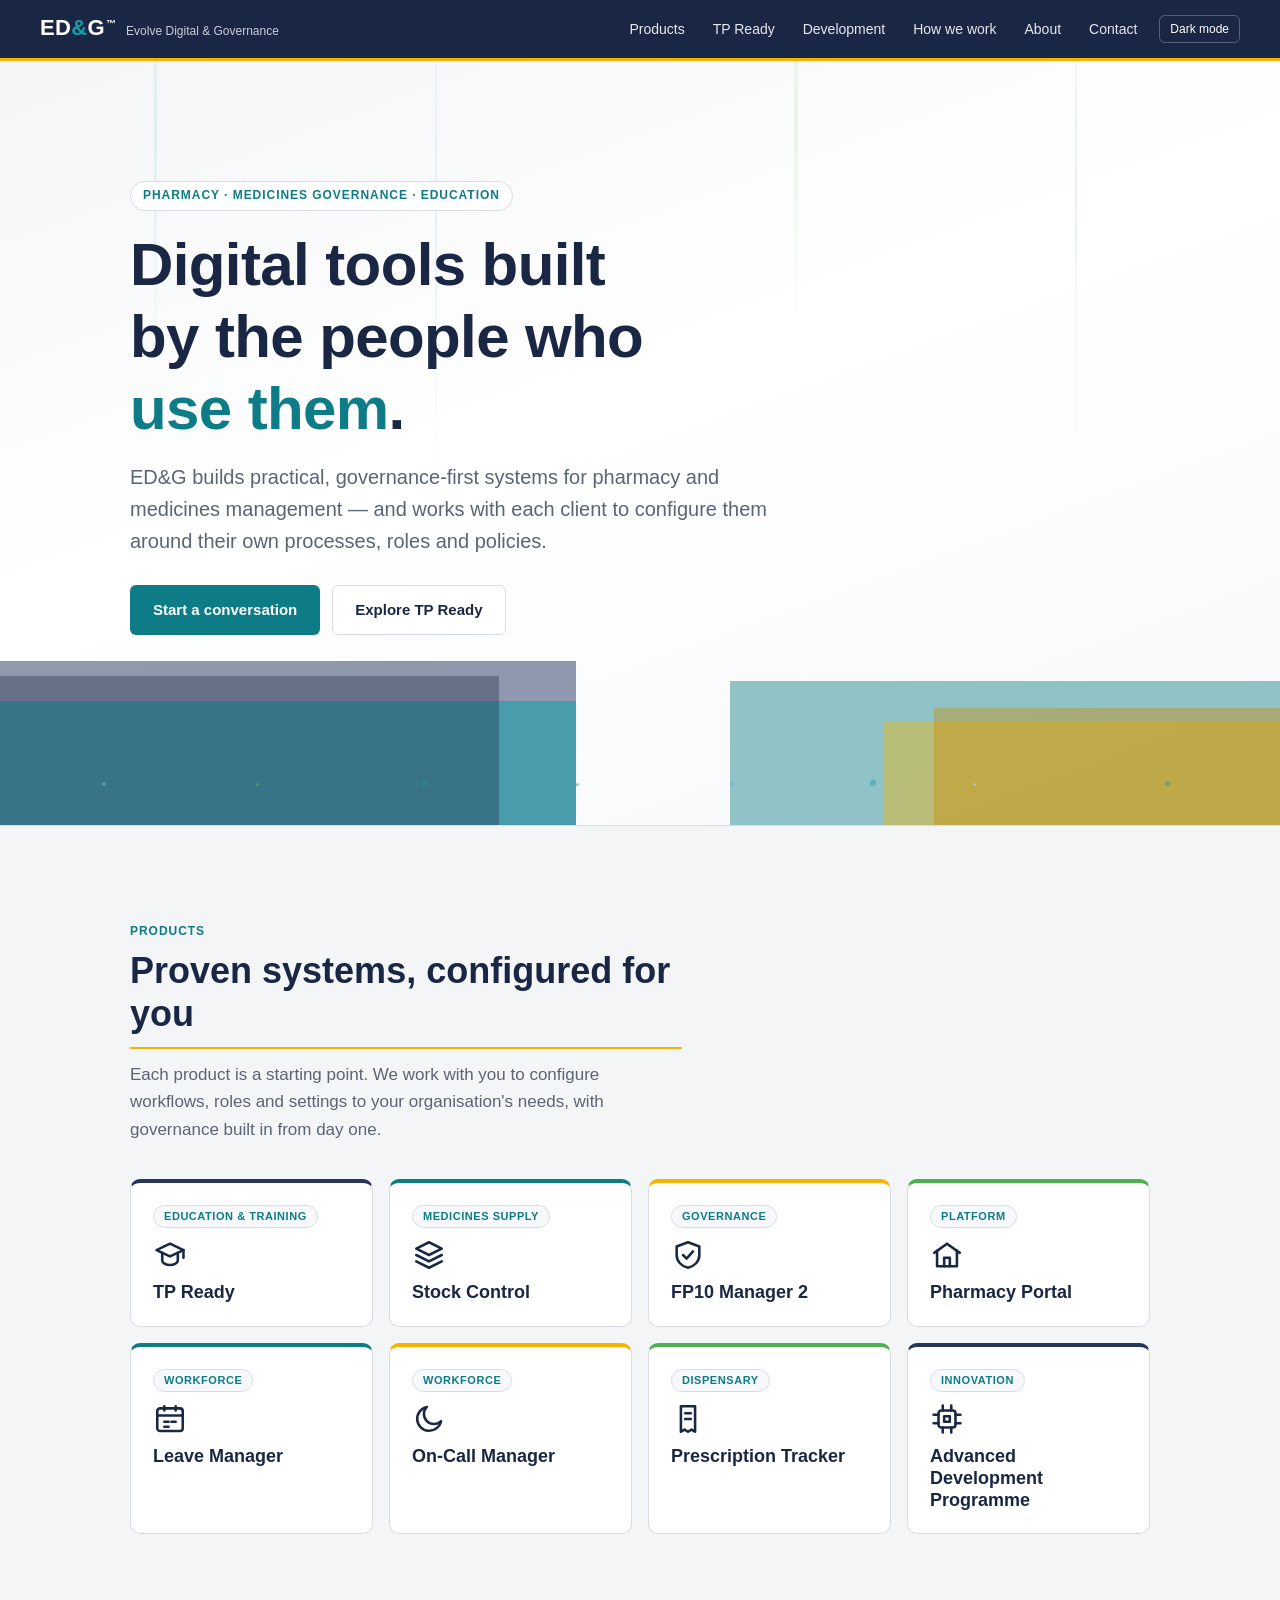
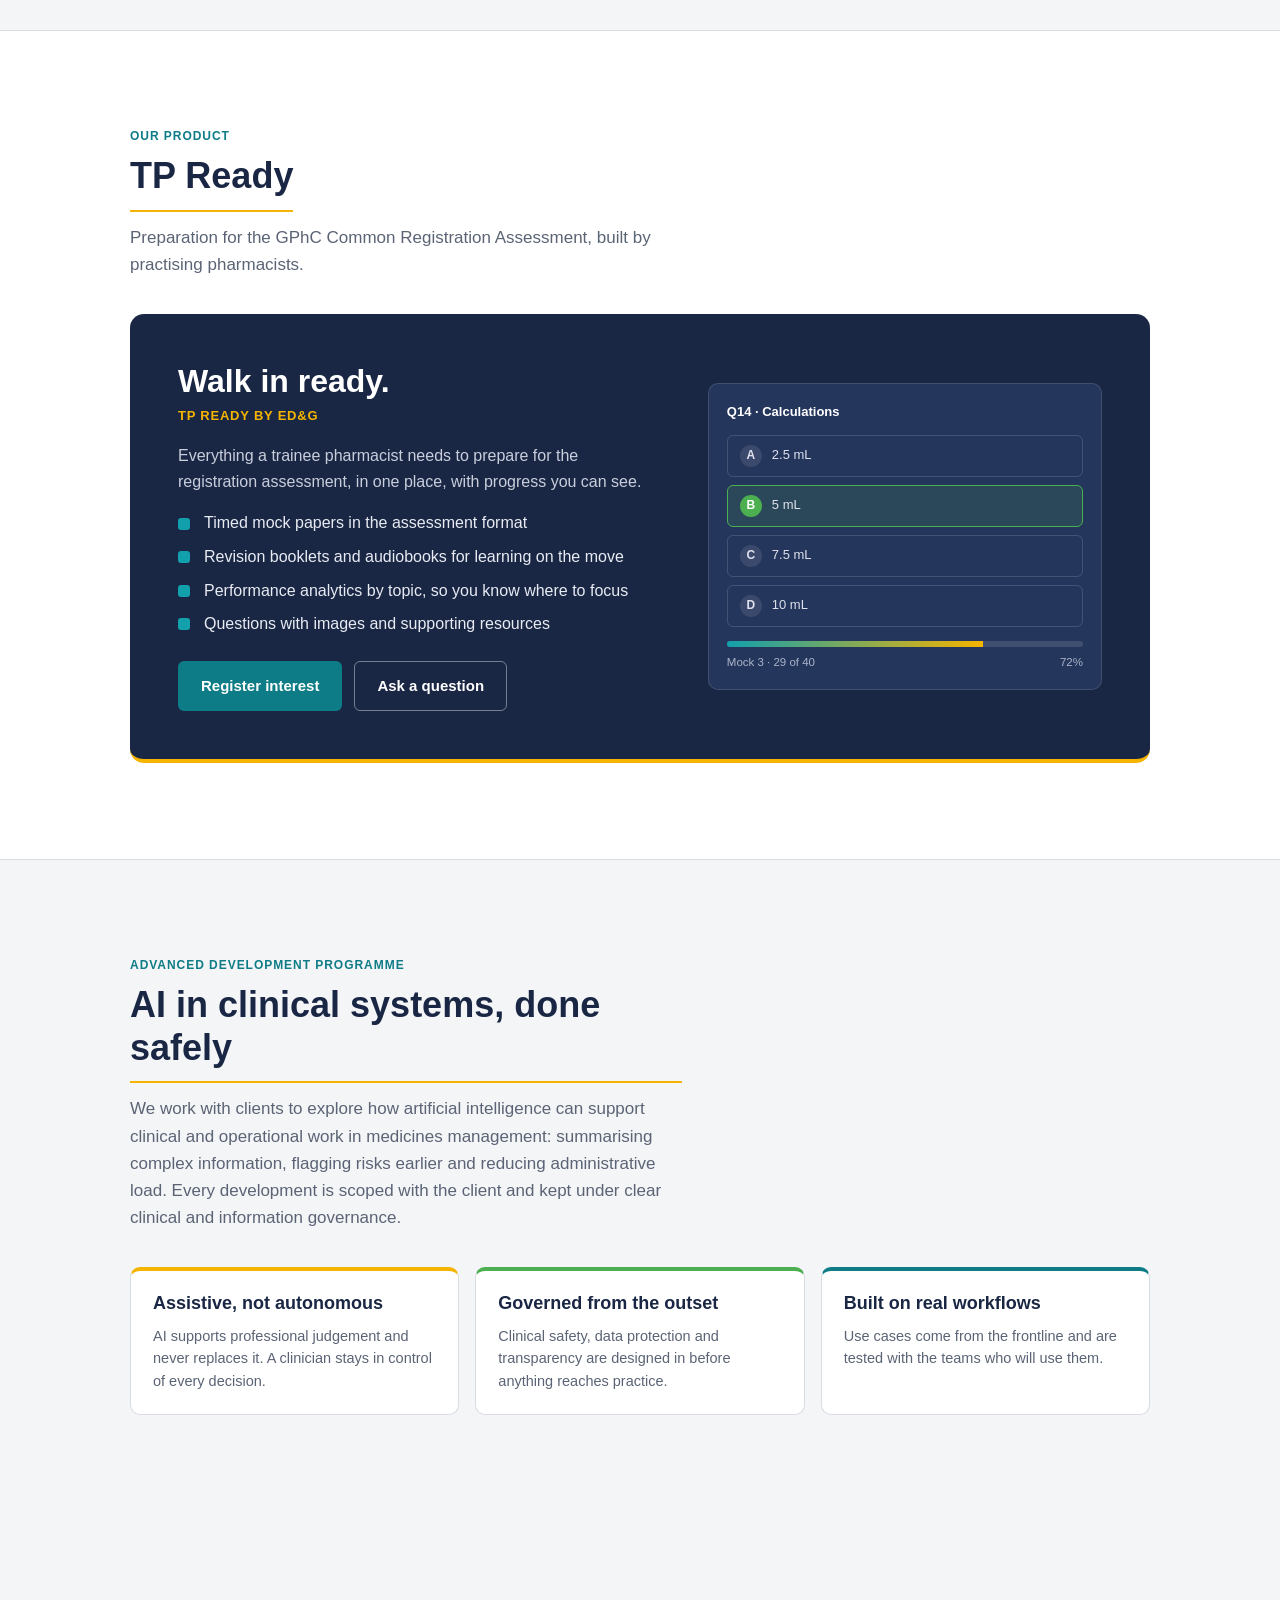
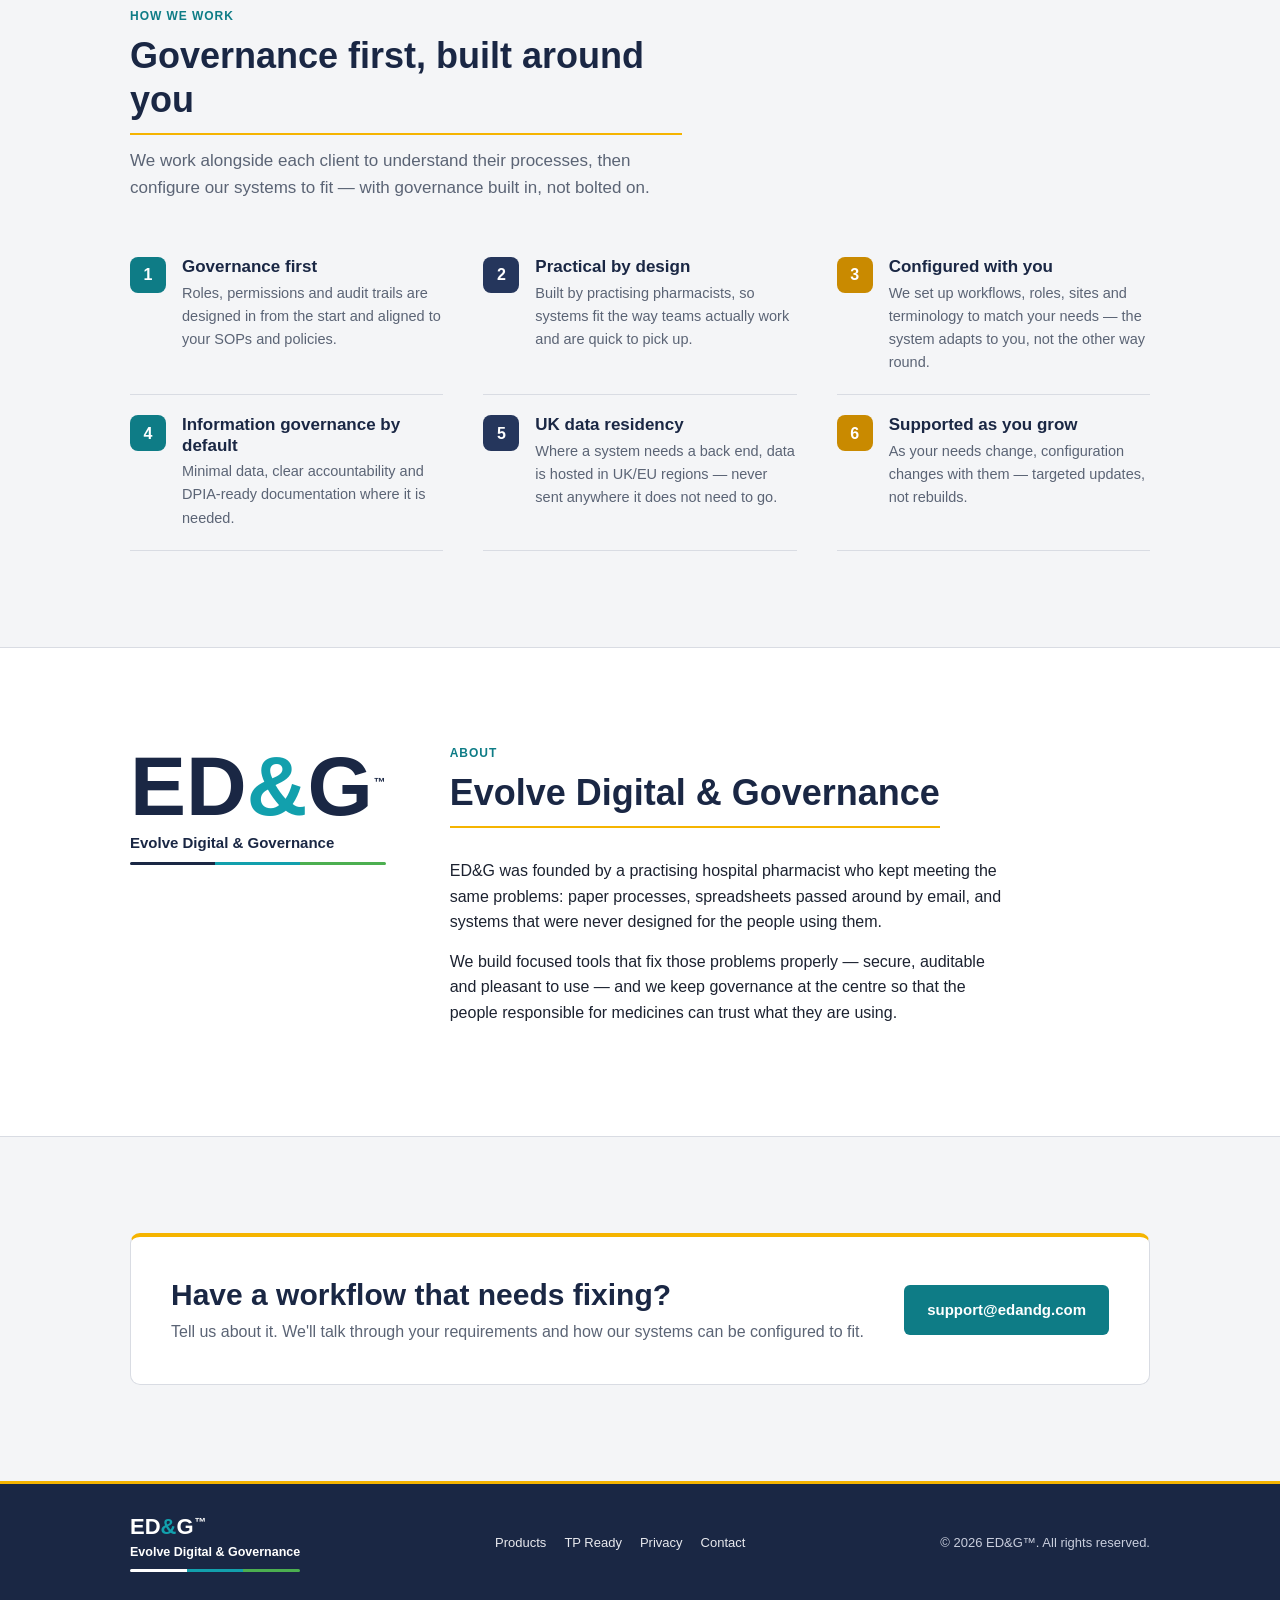
==== index.html @ 02310b17 "Add files via upload" ====
<!DOCTYPE html>
<html lang="en-GB" class="no-js">
<head>
<meta charset="UTF-8">
<meta name="viewport" content="width=device-width, initial-scale=1.0">
<title>ED&amp;G — Evolve Digital &amp; Governance</title>
<meta name="description" content="ED&amp;G builds secure, governance-first digital tools for pharmacy and medicines management, and TP Ready — registration assessment preparation for trainee pharmacists.">
<meta name="theme-color" content="#1a2744">
<link rel="canonical" href="https://edandg.com/">
<link rel="icon" href="favicon.svg" type="image/svg+xml">
<meta property="og:title" content="ED&amp;G — Evolve Digital &amp; Governance">
<meta property="og:description" content="Secure, governance-first digital tools for pharmacy and medicines management.">
<meta property="og:url" content="https://edandg.com/">
<meta property="og:type" content="website">
<meta http-equiv="Content-Security-Policy" content="default-src 'self'; script-src 'self' 'unsafe-inline'; style-src 'self' 'unsafe-inline'; img-src 'self' data:; object-src 'none'; base-uri 'none'; form-action 'none';">
<script>(function(){try{var m=localStorage.getItem('edg_mode');if(m)document.documentElement.setAttribute('data-color-mode',m);}catch(e){}})();</script>
<link rel="stylesheet" href="styles.css">
</head>
<body>
<a class="skip" href="#main">Skip to content</a>

<header class="topbar">
  <a class="brand" href="#top" aria-label="ED&amp;G home">
    <span class="mark">ED<span class="amp">&amp;</span>G<span class="tm">&trade;</span></span>
    <small>Evolve Digital &amp; Governance</small>
  </a>
  <nav class="nav" aria-label="Main">
    <a href="#products">Products</a>
    <a href="#tp-ready">TP Ready</a>
    <a href="#advanced-development">Development</a>
    <a href="#approach">How we work</a>
    <a href="#about">About</a>
    <a href="#contact">Contact</a>
    <button type="button" class="mode-btn" id="modeBtn">Dark mode</button>
  </nav>
</header>

<main id="main">
  <!-- ======================= HERO ======================= -->
  <section class="hero" id="top">
    <div class="bg-anim" aria-hidden="true">
      <div class="tri tri-a"></div><div class="tri tri-b"></div><div class="tri tri-c"></div>
      <div class="tri tri-d"></div><div class="tri tri-e"></div><div class="tri tri-f"></div>
      <div class="orb orb1"></div><div class="orb orb2"></div><div class="orb orb3"></div><div class="orb orb4"></div>
      <div class="light-beam" style="left:12%;height:60%;background:linear-gradient(to bottom,transparent,rgba(18,160,173,.10),transparent);width:3px;animation:beamFall 14s linear infinite;"></div>
      <div class="light-beam" style="left:34%;height:75%;background:linear-gradient(to bottom,transparent,rgba(95,182,224,.14),transparent);width:2px;animation:beamFall 18s linear infinite;animation-delay:-5s"></div>
      <div class="light-beam" style="left:62%;height:55%;background:linear-gradient(to bottom,transparent,rgba(76,175,80,.10),transparent);width:4px;animation:beamFall 22s linear infinite;animation-delay:-9s"></div>
      <div class="light-beam" style="left:84%;height:70%;background:linear-gradient(to bottom,transparent,rgba(76,175,80,.12),transparent);width:2px;animation:beamFall 16s linear infinite;animation-delay:-3s"></div>
      <div class="particle" style="width:4px;height:4px;background:rgba(95,182,224,.6);left:8%;animation:floatUp1 12s linear infinite;"></div>
      <div class="particle" style="width:3px;height:3px;background:rgba(76,175,80,.7);left:20%;animation:floatUp2 16s linear infinite;animation-delay:-4s"></div>
      <div class="particle" style="width:5px;height:5px;background:rgba(18,160,173,.45);left:33%;animation:floatUp3 14s linear infinite;animation-delay:-8s"></div>
      <div class="particle" style="width:3px;height:3px;background:rgba(76,175,80,.6);left:45%;animation:floatUp1 18s linear infinite;animation-delay:-2s"></div>
      <div class="particle" style="width:4px;height:4px;background:rgba(95,182,224,.55);left:57%;animation:floatUp2 13s linear infinite;animation-delay:-6s"></div>
      <div class="particle" style="width:6px;height:6px;background:rgba(18,160,173,.45);left:68%;animation:floatUp3 20s linear infinite;animation-delay:-10s"></div>
      <div class="particle" style="width:3px;height:3px;background:rgba(159,208,238,.8);left:76%;animation:floatUp1 15s linear infinite;animation-delay:-3s"></div>
      <div class="particle" style="width:5px;height:5px;background:rgba(18,160,173,.5);left:91%;animation:floatUp3 11s linear infinite;animation-delay:-1s"></div>
    </div>
    <div class="hero-inner">
      <span class="eyebrow">Pharmacy &middot; Medicines governance &middot; Education</span>
      <h1>Digital tools built by the people who <span class="hl">use them</span>.</h1>
      <p class="lead">ED&amp;G builds practical, governance-first systems for pharmacy and medicines management — and works with each client to configure them around their own processes, roles and policies.</p>
      <div class="cta-row">
        <a class="btn primary" href="#contact">Start a conversation</a>
        <a class="btn secondary" href="#tp-ready">Explore TP Ready</a>
      </div>
    </div>
  </section>

  <!-- ======================= SERVICES ======================= -->
  <section class="section" id="products">
    <div class="section-head reveal">
      <p class="kicker">Products</p>
      <h2>Proven systems, configured for you</h2>
      <p>Each product is a starting point. We work with you to configure workflows, roles and settings to your organisation's needs, with governance built in from day one.</p>
    </div>
    <div class="grid">
      <a class="tile navy reveal" href="#tp-ready">
        <span class="tag">Education &amp; training</span>
        <svg viewBox="0 0 24 24" fill="none" stroke="currentColor" stroke-width="1.8" stroke-linecap="round" stroke-linejoin="round" aria-hidden="true"><path d="M2.5 8.5 12 4l9.5 4.5L12 13z"/><path d="M6.5 10.5V16c0 1.4 2.5 3 5.5 3s5.5-1.6 5.5-3v-5.5"/><path d="M21.5 8.5V14"/></svg>
        <h3>TP Ready</h3>
      </a>
      <div class="tile reveal">
        <span class="tag">Medicines supply</span>
        <svg viewBox="0 0 24 24" fill="none" stroke="currentColor" stroke-width="1.8" stroke-linecap="round" stroke-linejoin="round" aria-hidden="true"><path d="M3 7.5 12 3l9 4.5-9 4.5z"/><path d="M3 12l9 4.5 9-4.5M3 16.5 12 21l9-4.5"/></svg>
        <h3>Stock Control</h3>
      </div>
      <div class="tile honey reveal">
        <span class="tag">Governance</span>
        <svg viewBox="0 0 24 24" fill="none" stroke="currentColor" stroke-width="1.8" stroke-linecap="round" stroke-linejoin="round" aria-hidden="true"><path d="M12 3 4 6v6c0 4.5 3.4 8 8 9 4.6-1 8-4.5 8-9V6z"/><path d="m8.5 12 2.5 2.5 4.5-5"/></svg>
        <h3>FP10 Manager 2</h3>
      </div>
      <div class="tile green reveal">
        <span class="tag">Platform</span>
        <svg viewBox="0 0 24 24" fill="none" stroke="currentColor" stroke-width="1.8" stroke-linecap="round" stroke-linejoin="round" aria-hidden="true"><path d="M3 10.5 12 4l9 6.5"/><path d="M5 9v11h14V9"/><path d="M10 20v-6h4v6"/></svg>
        <h3>Pharmacy Portal</h3>
      </div>
      <div class="tile reveal">
        <span class="tag">Workforce</span>
        <svg viewBox="0 0 24 24" fill="none" stroke="currentColor" stroke-width="1.8" stroke-linecap="round" stroke-linejoin="round" aria-hidden="true"><rect x="3" y="4.5" width="18" height="16" rx="2"/><path d="M3 9.5h18M8 3v3M16 3v3"/><path d="M8 14h3M13 14h3M8 17.5h3"/></svg>
        <h3>Leave Manager</h3>
      </div>
      <div class="tile honey reveal">
        <span class="tag">Workforce</span>
        <svg viewBox="0 0 24 24" fill="none" stroke="currentColor" stroke-width="1.8" stroke-linecap="round" stroke-linejoin="round" aria-hidden="true"><path d="M20.5 13.5A8.5 8.5 0 1 1 10.5 3.5a6.5 6.5 0 0 0 10 10z"/></svg>
        <h3>On-Call Manager</h3>
      </div>
      <div class="tile green reveal">
        <span class="tag">Dispensary</span>
        <svg viewBox="0 0 24 24" fill="none" stroke="currentColor" stroke-width="1.8" stroke-linecap="round" stroke-linejoin="round" aria-hidden="true"><path d="M7 3h10v18l-2.5-1.5L12 21l-2.5-1.5L7 21z"/><path d="M10 8h4M10 12h4"/></svg>
        <h3>Prescription Tracker</h3>
      </div>
      <a class="tile navy reveal" href="#advanced-development">
        <span class="tag">Innovation</span>
        <svg viewBox="0 0 24 24" fill="none" stroke="currentColor" stroke-width="1.8" stroke-linecap="round" stroke-linejoin="round" aria-hidden="true"><rect x="6" y="6" width="12" height="12" rx="2"/><path d="M10 10h4v4h-4z"/><path d="M9 2.5V6M15 2.5V6M9 18v3.5M15 18v3.5M2.5 9H6M2.5 15H6M18 9h3.5M18 15h3.5"/></svg>
        <h3>Advanced Development Programme</h3>
      </a>
    </div>
  </section>

  <!-- ======================= TP READY ======================= -->
  <section class="band" id="tp-ready">
    <div class="section">
      <div class="section-head reveal">
        <p class="kicker">Our product</p>
        <h2>TP Ready</h2>
        <p>Preparation for the GPhC Common Registration Assessment, built by practising pharmacists.</p>
      </div>
      <div class="feature reveal">
        <div>
          <h3>Walk in ready.</h3>
          <p class="by">TP Ready by ED&amp;G</p>
          <p>Everything a trainee pharmacist needs to prepare for the registration assessment, in one place, with progress you can see.</p>
          <ul>
            <li>Timed mock papers in the assessment format</li>
            <li>Revision booklets and audiobooks for learning on the move</li>
            <li>Performance analytics by topic, so you know where to focus</li>
            <li>Questions with images and supporting resources</li>
          </ul>
          <div class="cta-row">
            <a class="btn primary" href="mailto:support@edandg.com?subject=TP%20Ready%20%E2%80%94%20register%20interest">Register interest</a>
            <a class="btn secondary" href="#contact">Ask a question</a>
          </div>
        </div>
        <div class="mock" aria-hidden="true">
          <div class="q">Q14 · Calculations</div>
          <div class="opt"><b>A</b>2.5 mL</div>
          <div class="opt right"><b>B</b>5 mL</div>
          <div class="opt"><b>C</b>7.5 mL</div>
          <div class="opt"><b>D</b>10 mL</div>
          <div class="bar"><i></i></div>
          <div class="meta"><span>Mock 3 · 29 of 40</span><span>72%</span></div>
        </div>
      </div>
    </div>
  </section>

  <!-- ======================= ADVANCED DEVELOPMENT ======================= -->
  <section class="section" id="advanced-development">
    <div class="section-head reveal">
      <p class="kicker">Advanced Development Programme</p>
      <h2>AI in clinical systems, done safely</h2>
      <p>We work with clients to explore how artificial intelligence can support clinical and operational work in medicines management: summarising complex information, flagging risks earlier and reducing administrative load. Every development is scoped with the client and kept under clear clinical and information governance.</p>
    </div>
    <div class="grid">
      <div class="tile honey reveal">
        <h3>Assistive, not autonomous</h3>
        <p>AI supports professional judgement and never replaces it. A clinician stays in control of every decision.</p>
      </div>
      <div class="tile green reveal">
        <h3>Governed from the outset</h3>
        <p>Clinical safety, data protection and transparency are designed in before anything reaches practice.</p>
      </div>
      <div class="tile reveal">
        <h3>Built on real workflows</h3>
        <p>Use cases come from the frontline and are tested with the teams who will use them.</p>
      </div>
    </div>
  </section>

  <!-- ======================= APPROACH ======================= -->
  <section class="section" id="approach">
    <div class="section-head reveal">
      <p class="kicker">How we work</p>
      <h2>Governance first, built around you</h2>
      <p>We work alongside each client to understand their processes, then configure our systems to fit — with governance built in, not bolted on.</p>
    </div>
    <div class="principles">
      <div class="principle reveal"><div class="n">1</div><div><h3>Governance first</h3><p>Roles, permissions and audit trails are designed in from the start and aligned to your SOPs and policies.</p></div></div>
      <div class="principle reveal"><div class="n">2</div><div><h3>Practical by design</h3><p>Built by practising pharmacists, so systems fit the way teams actually work and are quick to pick up.</p></div></div>
      <div class="principle reveal"><div class="n">3</div><div><h3>Configured with you</h3><p>We set up workflows, roles, sites and terminology to match your needs — the system adapts to you, not the other way round.</p></div></div>
      <div class="principle reveal"><div class="n">4</div><div><h3>Information governance by default</h3><p>Minimal data, clear accountability and DPIA-ready documentation where it is needed.</p></div></div>
      <div class="principle reveal"><div class="n">5</div><div><h3>UK data residency</h3><p>Where a system needs a back end, data is hosted in UK/EU regions — never sent anywhere it does not need to go.</p></div></div>
      <div class="principle reveal"><div class="n">6</div><div><h3>Supported as you grow</h3><p>As your needs change, configuration changes with them — targeted updates, not rebuilds.</p></div></div>
    </div>
  </section>

  <!-- ======================= ABOUT ======================= -->
  <section class="band" id="about">
    <div class="section">
      <div class="about">
        <div class="lockup reveal" aria-hidden="true">
          <div class="mark">ED<span class="amp">&amp;</span>G<span class="tm">&trade;</span></div>
          <div class="name">Evolve Digital &amp; Governance</div>
          <div class="rule"><span></span><span></span><span></span></div>
        </div>
        <div class="reveal">
          <div class="section-head" style="margin-bottom:18px;">
            <p class="kicker">About</p>
            <h2>Evolve Digital &amp; Governance</h2>
          </div>
          <p>ED&amp;G was founded by a practising hospital pharmacist who kept meeting the same problems: paper processes, spreadsheets passed around by email, and systems that were never designed for the people using them.</p>
          <p>We build focused tools that fix those problems properly — secure, auditable and pleasant to use — and we keep governance at the centre so that the people responsible for medicines can trust what they are using.</p>
        </div>
      </div>
    </div>
  </section>

  <!-- ======================= CONTACT ======================= -->
  <section class="section" id="contact">
    <div class="contact-card reveal">
      <div>
        <h2>Have a workflow that needs fixing?</h2>
        <p>Tell us about it. We'll talk through your requirements and how our systems can be configured to fit.</p>
      </div>
      <a class="btn primary" href="mailto:support@edandg.com">support@edandg.com</a>
    </div>
  </section>
</main>

<footer class="footer">
  <div class="footer-inner">
    <div class="lockup">
      <div class="mark" style="font-size:22px;">ED<span class="amp">&amp;</span>G<span class="tm">&trade;</span></div>
      <div class="name">Evolve Digital &amp; Governance</div>
      <div class="rule"><span></span><span></span><span></span></div>
    </div>
    <nav aria-label="Footer">
      <a href="#products">Products</a>
      <a href="#tp-ready">TP Ready</a>
      <a href="privacy.html">Privacy</a>
      <a href="mailto:support@edandg.com">Contact</a>
    </nav>
    <div>&copy; <span id="year">2026</span> ED&amp;G&trade;. All rights reserved.</div>
  </div>
</footer>
<script src="site.js"></script>
</body>
</html>
---- styles.css ----
/* =====================================================================
   ED&G™ — Evolve Digital & Governance — site styles
   Palette and motion lifted from the Pharmacy Portal theme (shared.css).
   ===================================================================== */
:root{
  --navy:#1a2744;
  --navy-light:#25365c;
  --teal:#0e7c86;
  --teal-light:#12a0ad;
  --honey:#f5b400;
  --honey-dark:#c98a00;
  --green:#4caf50;
  --heading-color:var(--navy);

  --grey-bg:#f4f5f7;
  --surface:#fff;
  --surface-alt:#f7f8fb;
  --text:#1c2230;
  --text-muted:#5b6475;
  --border:#d9dce3;
  --shadow:0 6px 18px rgba(16,24,40,.08);
}
@media (prefers-color-scheme:dark){
  :root:not([data-color-mode="light"]){
    --grey-bg:#12161f; --surface:#1b212e; --surface-alt:#232a3a;
    --text:#e6e8ee; --text-muted:#9aa3b5; --border:#333c4f; --heading-color:#c9d4f0;
    --shadow:0 6px 18px rgba(0,0,0,.35);
  }
}
:root[data-color-mode="dark"]{
  --grey-bg:#12161f; --surface:#1b212e; --surface-alt:#232a3a;
  --text:#e6e8ee; --text-muted:#9aa3b5; --border:#333c4f; --heading-color:#c9d4f0;
  --shadow:0 6px 18px rgba(0,0,0,.35);
}

*{box-sizing:border-box;}
html{scroll-behavior:smooth;}
@media (prefers-reduced-motion:reduce){html{scroll-behavior:auto;}}
body{
  margin:0;
  font-family:"Segoe UI",Tahoma,Geneva,Verdana,sans-serif;
  background:var(--grey-bg);
  color:var(--text);
  line-height:1.6;
  font-size:16px;
}
a{color:var(--teal-light);}
h1,h2,h3{color:var(--heading-color);line-height:1.2;}
img,svg{max-width:100%;}
.skip{position:absolute;left:-999px;top:0;background:var(--honey);color:#1a2744;padding:8px 14px;z-index:100;font-weight:700;}
.skip:focus{left:12px;top:12px;}
:focus-visible{outline:3px solid var(--teal-light);outline-offset:2px;}

/* ---- top bar (as the portal) ---- */
.topbar{
  position:sticky;top:0;z-index:20;
  background:var(--navy);color:#fff;
  display:flex;align-items:center;justify-content:space-between;gap:12px;flex-wrap:wrap;
  padding:10px clamp(16px,4vw,40px);
  border-bottom:3px solid var(--honey);
}
.brand{display:flex;align-items:baseline;gap:10px;text-decoration:none;color:#fff;}
.brand .mark{font-size:22px;font-weight:800;letter-spacing:.3px;line-height:1;}
.brand .mark .amp{color:var(--teal-light);}
.brand .mark .tm{font-size:10px;font-weight:700;vertical-align:super;margin-left:1px;}
.brand small{font-weight:400;color:#c9cedd;font-size:12px;}
.nav{display:flex;gap:4px;flex-wrap:wrap;align-items:center;}
.nav a{color:#e8e9ee;text-decoration:none;padding:8px 12px;border-radius:6px;font-size:14px;}
.nav a:hover,.nav a.active{background:var(--teal);color:#fff;}
.mode-btn{
  background:transparent;border:1px solid #56607a;color:#fff;border-radius:6px;
  padding:6px 10px;font-size:12px;cursor:pointer;font-family:inherit;margin-left:6px;
}
.mode-btn:hover{background:var(--teal);border-color:var(--teal);}
@media (max-width:640px){
  .brand small{display:none;}
  .nav{width:100%;justify-content:flex-start;}
  .nav a{padding:6px 9px;font-size:13px;}
}

/* ---- hero band with the animated sign-in backdrop ---- */
.hero{
  position:relative;overflow:hidden;
  background:linear-gradient(160deg,var(--grey-bg) 0%,var(--surface) 45%,var(--surface-alt) 100%);
  border-bottom:1px solid var(--border);
}
.hero-inner{
  position:relative;z-index:3;max-width:1100px;margin:0 auto;
  padding:clamp(56px,10vw,120px) clamp(16px,4vw,40px) clamp(120px,16vw,190px);
}
.eyebrow{
  display:inline-block;font-size:12px;font-weight:700;letter-spacing:.08em;text-transform:uppercase;
  color:var(--teal);background:var(--surface);border:1px solid var(--border);
  border-radius:20px;padding:4px 12px;margin-bottom:18px;
}
.hero h1{font-size:clamp(34px,6vw,60px);margin:0 0 16px;font-weight:800;letter-spacing:-.01em;max-width:16ch;}
.hero h1 .hl{color:var(--teal);}
.hero p.lead{font-size:clamp(17px,2.2vw,20px);color:var(--text-muted);max-width:60ch;margin:0 0 28px;}
.cta-row{display:flex;gap:12px;flex-wrap:wrap;}
.btn{
  display:inline-block;text-decoration:none;font-weight:600;font-size:15px;
  border-radius:6px;padding:12px 22px;cursor:pointer;border:1px solid transparent;font-family:inherit;
}
.btn.primary{background:var(--teal);color:#fff;}
.btn.primary:hover{background:var(--teal-light);}
.btn.secondary{background:var(--surface);color:var(--heading-color);border-color:var(--border);}
.btn.secondary:hover{border-color:var(--navy);}

.bg-anim{position:absolute;inset:0;z-index:1;pointer-events:none;overflow:hidden;}
.tri{position:absolute;bottom:-1px;}
.tri-a{left:-5%;width:50%;height:165px;background:var(--navy-light);opacity:.5;transform-origin:bottom left;animation:triRight 180s linear infinite;}
.tri-b{left:-5%;width:50%;height:125px;background:var(--teal-light);opacity:.55;transform-origin:bottom left;animation:triRight 180s linear infinite;animation-delay:-90s;}
.tri-c{right:-5%;width:48%;height:145px;background:var(--teal);opacity:.45;transform-origin:bottom right;animation:triLeft 216s linear infinite;}
.tri-d{right:-5%;width:36%;height:105px;background:var(--honey);opacity:.4;transform-origin:bottom right;animation:triLeft 216s linear infinite;animation-delay:-108s;}
.tri-e{left:-5%;width:44%;height:150px;background:var(--navy);opacity:.35;transform-origin:bottom left;animation:triRight 180s linear infinite;animation-delay:-60s;}
.tri-f{right:-5%;width:32%;height:118px;background:var(--honey-dark);opacity:.4;transform-origin:bottom right;animation:triLeft 216s linear infinite;animation-delay:-72s;}
@keyframes triRight{
  0%  {transform:translateX(-120vw) scaleY(1)    scaleX(1);   clip-path:polygon(5% 100%,95% 100%,18% 0%);}
  25% {transform:translateX(-60vw)  scaleY(1.3)  scaleX(1.15);clip-path:polygon(3% 100%,92% 100%,32% 0%);}
  50% {transform:translateX(0vw)    scaleY(.82)  scaleX(.9);  clip-path:polygon(7% 100%,97% 100%,22% 0%);}
  75% {transform:translateX(60vw)   scaleY(1.2)  scaleX(1.2); clip-path:polygon(2% 100%,90% 100%,38% 0%);}
  100%{transform:translateX(120vw)  scaleY(1)    scaleX(1);   clip-path:polygon(5% 100%,95% 100%,18% 0%);}
}
@keyframes triLeft{
  0%  {transform:translateX(120vw)  scaleY(1)    scaleX(1);   clip-path:polygon(95% 100%,5% 100%,62% 0%);}
  25% {transform:translateX(60vw)   scaleY(.8)   scaleX(1.25);clip-path:polygon(97% 100%,3% 100%,44% 0%);}
  50% {transform:translateX(0vw)    scaleY(1.35) scaleX(.82); clip-path:polygon(92% 100%,8% 100%,70% 0%);}
  75% {transform:translateX(-60vw)  scaleY(.9)   scaleX(1.1); clip-path:polygon(98% 100%,4% 100%,55% 0%);}
  100%{transform:translateX(-120vw) scaleY(1)    scaleX(1);   clip-path:polygon(95% 100%,5% 100%,62% 0%);}
}
.orb{position:absolute;border-radius:50%;filter:blur(60px);opacity:0;animation:orbPulse var(--dur) ease-in-out infinite var(--delay);}
.orb1{width:320px;height:320px;background:rgba(95,182,224,.30);top:10%;left:15%;--dur:7s;--delay:0s;}
.orb2{width:260px;height:260px;background:rgba(76,175,80,.20);top:30%;right:10%;--dur:9s;--delay:2s;}
.orb3{width:200px;height:200px;background:rgba(18,160,173,.18);bottom:20%;left:40%;--dur:11s;--delay:4s;}
.orb4{width:180px;height:180px;background:rgba(159,208,238,.35);bottom:30%;right:25%;--dur:8s;--delay:1s;}
@keyframes orbPulse{0%{opacity:0;transform:scale(.9);}40%{opacity:1;transform:scale(1.08);}70%{opacity:.6;transform:scale(.95);}100%{opacity:0;transform:scale(.9);}}
.particle{position:absolute;border-radius:50%;bottom:5%;}
@keyframes floatUp1{0%{transform:translateY(0) translateX(0);opacity:0;}10%{opacity:1;}90%{opacity:.6;}100%{transform:translateY(-100vh) translateX(20px);opacity:0;}}
@keyframes floatUp2{0%{transform:translateY(0) translateX(0);opacity:0;}10%{opacity:.7;}90%{opacity:.3;}100%{transform:translateY(-100vh) translateX(-30px);opacity:0;}}
@keyframes floatUp3{0%{transform:translateY(0) translateX(0);opacity:0;}15%{opacity:.9;}85%{opacity:.4;}100%{transform:translateY(-100vh) translateX(15px);opacity:0;}}
.light-beam{position:absolute;top:-20%;border-radius:2px;}
@keyframes beamFall{0%{transform:translateY(-10%) scaleX(1);opacity:0;}15%{opacity:1;}85%{opacity:.6;}100%{transform:translateY(120vh) scaleX(1.4);opacity:0;}}
@media (prefers-reduced-motion:reduce){.tri,.orb,.particle,.light-beam{animation:none !important;}.orb,.particle,.light-beam{display:none;}}
:root[data-color-mode="dark"] .hero{background:var(--grey-bg);}
:root[data-color-mode="dark"] .orb,:root[data-color-mode="dark"] .light-beam{display:none;}
@media (prefers-color-scheme:dark){:root:not([data-color-mode="light"]) .hero{background:var(--grey-bg);}:root:not([data-color-mode="light"]) .orb{display:none;}}

/* ---- ED&G lockup (from the sign-in page) ---- */
.lockup{display:inline-block;text-align:left;}
.lockup .mark{font-size:30px;font-weight:800;color:var(--heading-color);line-height:1;}
.lockup .mark .amp{color:var(--teal-light);}
.lockup .mark .tm{font-size:12px;font-weight:700;vertical-align:super;margin-left:1px;}
.lockup .name{margin-top:3px;font-size:12.5px;font-weight:700;color:var(--heading-color);}
.rule{height:3px;margin-top:7px;border-radius:2px;overflow:hidden;display:flex;width:100%;}
.rule span{flex:1;}
.rule span:nth-child(1){background:var(--navy);}
.rule span:nth-child(2){background:var(--teal-light);}
.rule span:nth-child(3){background:var(--green);}
:root[data-color-mode="dark"] .rule span:nth-child(1){background:#c9d4f0;}
@media (prefers-color-scheme:dark){:root:not([data-color-mode="light"]) .rule span:nth-child(1){background:#c9d4f0;}}

/* ---- sections ---- */
.section{max-width:1100px;margin:0 auto;padding:clamp(56px,8vw,96px) clamp(16px,4vw,40px);}
.section-head{max-width:62ch;margin-bottom:36px;}
.section-head .kicker{font-size:12px;font-weight:700;letter-spacing:.08em;text-transform:uppercase;color:var(--teal);margin:0 0 8px;}
.section-head h2{font-size:clamp(26px,3.6vw,36px);margin:0 0 12px;padding-bottom:12px;border-bottom:2px solid var(--honey);display:inline-block;}
.section-head p{color:var(--text-muted);margin:0;font-size:17px;}
.band{background:var(--surface);border-top:1px solid var(--border);border-bottom:1px solid var(--border);}

.grid{display:grid;grid-template-columns:repeat(auto-fit,minmax(220px,1fr));gap:16px;}
.tile{
  display:flex;flex-direction:column;gap:10px;color:var(--text);
  background:var(--surface);border:1px solid var(--border);border-top:4px solid var(--teal);
  border-radius:10px;padding:22px;transition:transform .12s, box-shadow .12s;
}
.band .tile{background:var(--surface-alt);}
.tile:hover{transform:translateY(-2px);box-shadow:var(--shadow);}
.tile svg{width:34px;height:34px;color:var(--heading-color);}
.tile h3{margin:0;font-size:18px;}
.tile p{margin:0;font-size:14.5px;color:var(--text-muted);line-height:1.55;}
.tile.honey{border-top-color:var(--honey);}
.tile.green{border-top-color:var(--green);}
.tile.navy{border-top-color:var(--navy-light);}

/* ---- product feature ---- */
.feature{
  display:grid;grid-template-columns:1.1fr .9fr;gap:clamp(24px,4vw,48px);align-items:center;
  background:var(--navy);color:#e8ebf3;border-radius:14px;padding:clamp(24px,4vw,48px);
  border-bottom:4px solid var(--honey);position:relative;overflow:hidden;
}
.feature h3{color:#fff;font-size:clamp(24px,3vw,32px);margin:0 0 6px;}
.feature .by{color:var(--honey);font-weight:700;font-size:13px;letter-spacing:.06em;text-transform:uppercase;margin:0 0 16px;}
.feature p{margin:0 0 16px;color:#c9cedd;}
.feature ul{list-style:none;padding:0;margin:0 0 24px;display:grid;gap:8px;}
.feature li{padding-left:26px;position:relative;color:#e8ebf3;}
.feature li::before{content:"";position:absolute;left:0;top:.45em;width:12px;height:12px;border-radius:3px;background:var(--teal-light);}
.feature .btn.secondary{background:transparent;color:#fff;border-color:rgba(255,255,255,.4);}
.feature .btn.secondary:hover{border-color:#fff;}
.mock{
  background:var(--navy-light);border:1px solid rgba(255,255,255,.12);border-radius:10px;padding:18px;
  font-size:13px;color:#dfe2ec;
}
.mock .q{font-weight:600;color:#fff;margin-bottom:12px;}
.mock .opt{display:flex;gap:10px;align-items:center;padding:9px 12px;border:1px solid rgba(255,255,255,.14);border-radius:6px;margin-bottom:8px;}
.mock .opt b{display:inline-grid;place-items:center;width:22px;height:22px;border-radius:50%;background:rgba(255,255,255,.1);font-size:12px;flex:none;}
.mock .opt.right{border-color:var(--green);background:rgba(76,175,80,.15);}
.mock .opt.right b{background:var(--green);color:#fff;}
.mock .bar{height:6px;border-radius:3px;background:rgba(255,255,255,.12);margin-top:14px;overflow:hidden;}
.mock .bar i{display:block;height:100%;width:72%;background:linear-gradient(90deg,var(--teal-light),var(--honey));}
.mock .meta{display:flex;justify-content:space-between;margin-top:6px;font-size:11.5px;color:#aab3c8;}
@media (max-width:820px){.feature{grid-template-columns:1fr;}}

/* ---- principles list ---- */
.principles{display:grid;grid-template-columns:repeat(auto-fit,minmax(300px,1fr));gap:0 40px;}
.principle{display:flex;gap:16px;padding:20px 0;border-bottom:1px solid var(--border);}
.principle .n{flex:none;width:36px;height:36px;border-radius:8px;display:grid;place-items:center;font-weight:800;color:#fff;background:var(--teal);}
.principle:nth-child(3n+2) .n{background:var(--navy-light);}
.principle:nth-child(3n) .n{background:var(--honey-dark);}
.principle h3{margin:0 0 4px;font-size:17px;}
.principle p{margin:0;color:var(--text-muted);font-size:14.5px;}

/* ---- about ---- */
.about{display:grid;grid-template-columns:auto 1fr;gap:clamp(24px,5vw,64px);align-items:start;}
.about .lockup .mark{font-size:clamp(48px,8vw,84px);}
.about .lockup .name{font-size:15px;}
.about p{margin:0 0 14px;max-width:62ch;}
@media (max-width:720px){.about{grid-template-columns:1fr;}}

/* ---- contact ---- */
.contact-card{
  background:var(--surface);border:1px solid var(--border);border-top:4px solid var(--honey);
  border-radius:10px;padding:clamp(22px,4vw,40px);display:grid;grid-template-columns:1fr auto;gap:24px;align-items:center;
}
.contact-card h2{margin:0 0 6px;font-size:clamp(22px,3vw,30px);}
.contact-card p{margin:0;color:var(--text-muted);}
@media (max-width:720px){.contact-card{grid-template-columns:1fr;}}

/* ---- footer ---- */
.footer{background:var(--navy);color:#c9cedd;border-top:3px solid var(--honey);}
.footer-inner{max-width:1100px;margin:0 auto;padding:32px clamp(16px,4vw,40px);display:flex;gap:20px 40px;flex-wrap:wrap;justify-content:space-between;align-items:center;font-size:13px;}
.footer .lockup .mark,.footer .lockup .name{color:#fff;}
.footer .rule span:nth-child(1){background:#fff !important;}
.footer a{color:#e8e9ee;text-decoration:none;}
.footer a:hover{color:var(--honey);}
.footer nav{display:flex;gap:18px;flex-wrap:wrap;}

/* ---- simple content pages (privacy, 404) ---- */
.page{max-width:780px;margin:0 auto;padding:clamp(40px,7vw,80px) clamp(16px,4vw,40px);}
.page h1{font-size:clamp(28px,4vw,40px);padding-bottom:10px;border-bottom:2px solid var(--honey);display:inline-block;}
.page h2{font-size:20px;margin-top:32px;}
.page p,.page li{color:var(--text);}
.page .small{font-size:13px;color:var(--text-muted);}

/* reveal on scroll */
.reveal{opacity:0;transform:translateY(14px);transition:opacity .5s ease,transform .5s ease;}
.reveal.in{opacity:1;transform:none;}
@media (prefers-reduced-motion:reduce){.reveal{opacity:1;transform:none;transition:none;}}
.no-js .reveal{opacity:1;transform:none;}

/* ---- product tiles ---- */
a.tile{text-decoration:none;}
.tile{position:relative;}
.tile .tag{
  align-self:flex-start;font-size:11px;font-weight:700;letter-spacing:.05em;text-transform:uppercase;
  color:var(--teal);background:var(--surface-alt);border:1px solid var(--border);border-radius:20px;padding:2px 10px;
}
.band .tile .tag{background:var(--surface);}
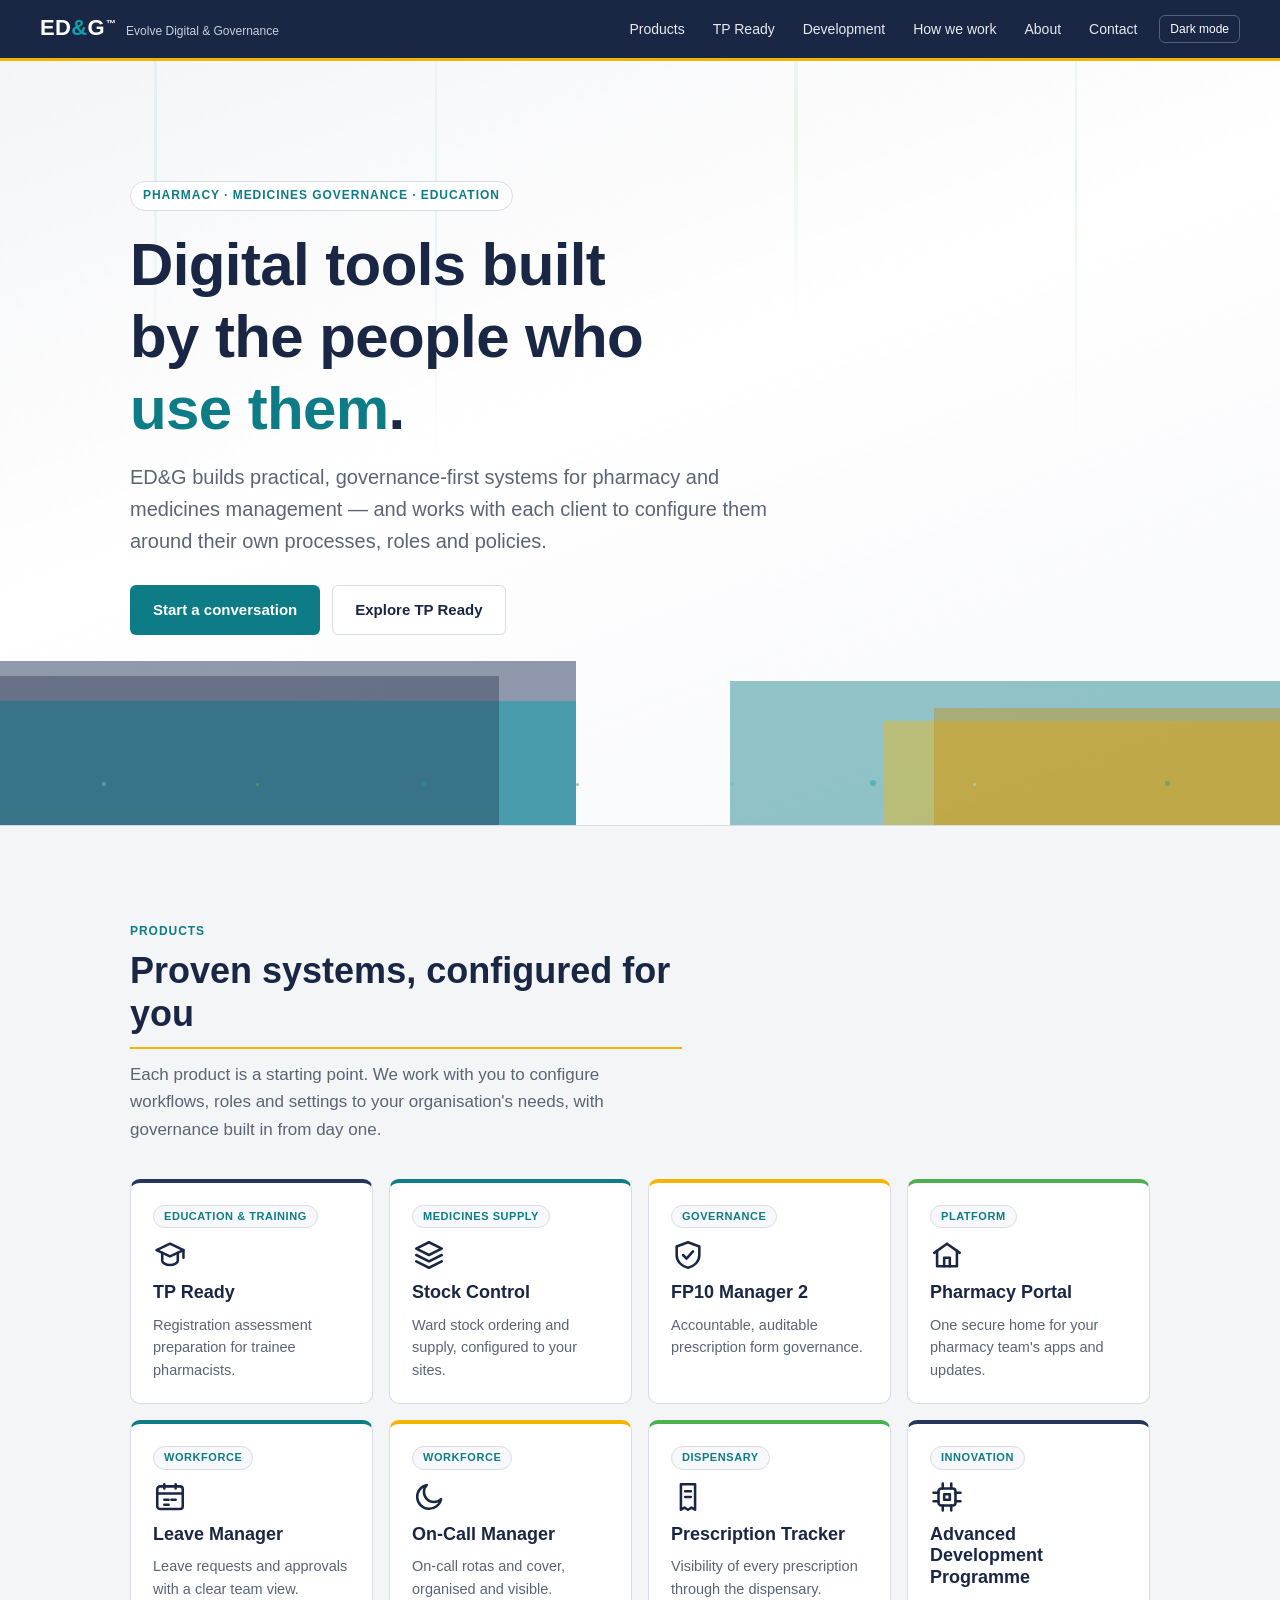
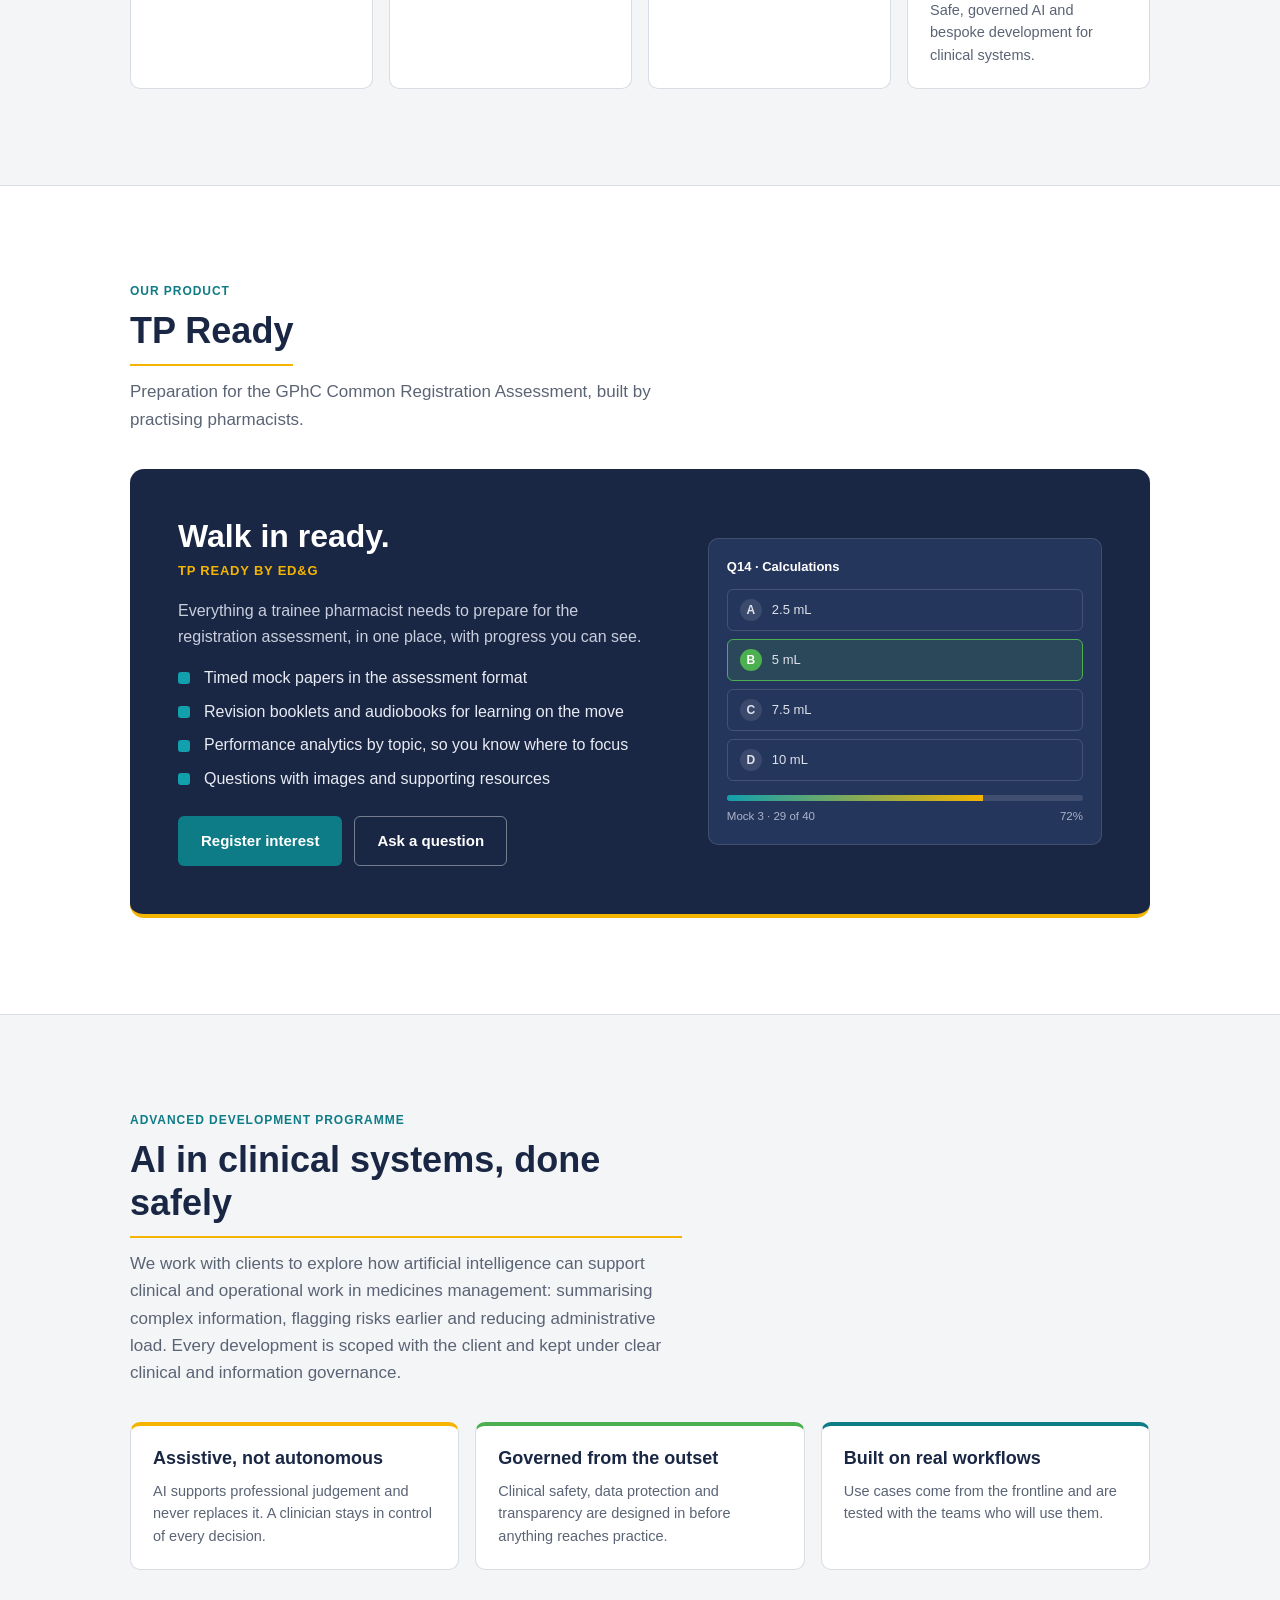
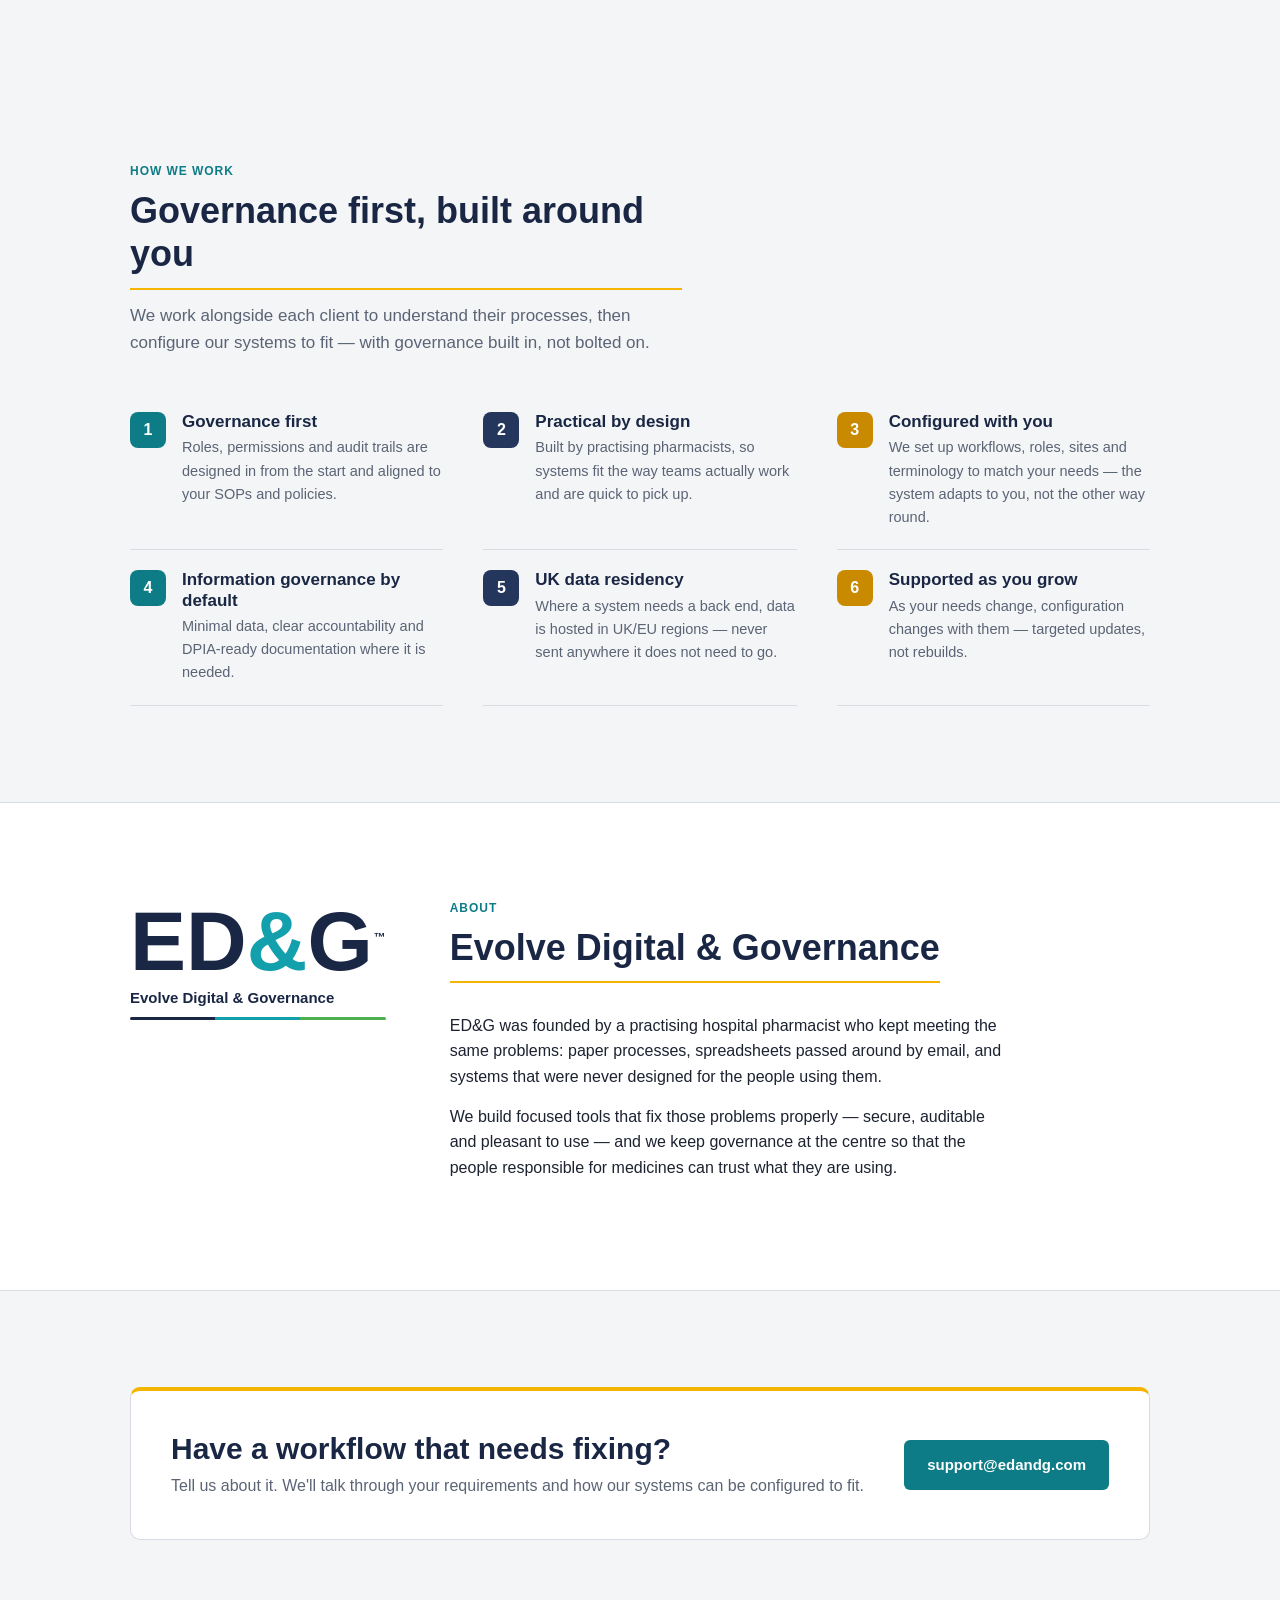
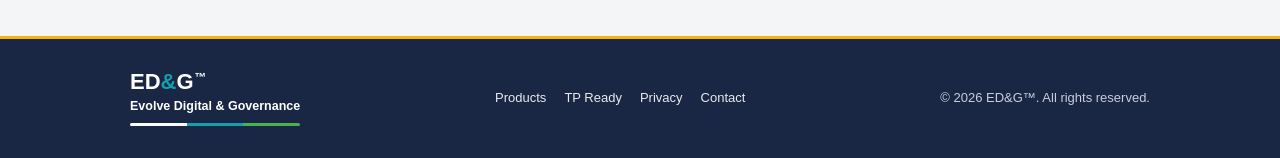
==== commit 4c7f9d9f: "Add files via upload" ====
--- a/index.html
+++ b/index.html
@@ -78,41 +78,49 @@
         <span class="tag">Education &amp; training</span>
         <svg viewBox="0 0 24 24" fill="none" stroke="currentColor" stroke-width="1.8" stroke-linecap="round" stroke-linejoin="round" aria-hidden="true"><path d="M2.5 8.5 12 4l9.5 4.5L12 13z"/><path d="M6.5 10.5V16c0 1.4 2.5 3 5.5 3s5.5-1.6 5.5-3v-5.5"/><path d="M21.5 8.5V14"/></svg>
         <h3>TP Ready</h3>
+        <p>Registration assessment preparation for trainee pharmacists.</p>
       </a>
       <div class="tile reveal">
         <span class="tag">Medicines supply</span>
         <svg viewBox="0 0 24 24" fill="none" stroke="currentColor" stroke-width="1.8" stroke-linecap="round" stroke-linejoin="round" aria-hidden="true"><path d="M3 7.5 12 3l9 4.5-9 4.5z"/><path d="M3 12l9 4.5 9-4.5M3 16.5 12 21l9-4.5"/></svg>
         <h3>Stock Control</h3>
+        <p>Ward stock ordering and supply, configured to your sites.</p>
       </div>
       <div class="tile honey reveal">
         <span class="tag">Governance</span>
         <svg viewBox="0 0 24 24" fill="none" stroke="currentColor" stroke-width="1.8" stroke-linecap="round" stroke-linejoin="round" aria-hidden="true"><path d="M12 3 4 6v6c0 4.5 3.4 8 8 9 4.6-1 8-4.5 8-9V6z"/><path d="m8.5 12 2.5 2.5 4.5-5"/></svg>
         <h3>FP10 Manager 2</h3>
+        <p>Accountable, auditable prescription form governance.</p>
       </div>
       <div class="tile green reveal">
         <span class="tag">Platform</span>
         <svg viewBox="0 0 24 24" fill="none" stroke="currentColor" stroke-width="1.8" stroke-linecap="round" stroke-linejoin="round" aria-hidden="true"><path d="M3 10.5 12 4l9 6.5"/><path d="M5 9v11h14V9"/><path d="M10 20v-6h4v6"/></svg>
         <h3>Pharmacy Portal</h3>
+        <p>One secure home for your pharmacy team's apps and updates.</p>
       </div>
       <div class="tile reveal">
         <span class="tag">Workforce</span>
         <svg viewBox="0 0 24 24" fill="none" stroke="currentColor" stroke-width="1.8" stroke-linecap="round" stroke-linejoin="round" aria-hidden="true"><rect x="3" y="4.5" width="18" height="16" rx="2"/><path d="M3 9.5h18M8 3v3M16 3v3"/><path d="M8 14h3M13 14h3M8 17.5h3"/></svg>
         <h3>Leave Manager</h3>
+        <p>Leave requests and approvals with a clear team view.</p>
       </div>
       <div class="tile honey reveal">
         <span class="tag">Workforce</span>
         <svg viewBox="0 0 24 24" fill="none" stroke="currentColor" stroke-width="1.8" stroke-linecap="round" stroke-linejoin="round" aria-hidden="true"><path d="M20.5 13.5A8.5 8.5 0 1 1 10.5 3.5a6.5 6.5 0 0 0 10 10z"/></svg>
         <h3>On-Call Manager</h3>
+        <p>On-call rotas and cover, organised and visible.</p>
       </div>
       <div class="tile green reveal">
         <span class="tag">Dispensary</span>
         <svg viewBox="0 0 24 24" fill="none" stroke="currentColor" stroke-width="1.8" stroke-linecap="round" stroke-linejoin="round" aria-hidden="true"><path d="M7 3h10v18l-2.5-1.5L12 21l-2.5-1.5L7 21z"/><path d="M10 8h4M10 12h4"/></svg>
         <h3>Prescription Tracker</h3>
+        <p>Visibility of every prescription through the dispensary.</p>
       </div>
       <a class="tile navy reveal" href="#advanced-development">
         <span class="tag">Innovation</span>
         <svg viewBox="0 0 24 24" fill="none" stroke="currentColor" stroke-width="1.8" stroke-linecap="round" stroke-linejoin="round" aria-hidden="true"><rect x="6" y="6" width="12" height="12" rx="2"/><path d="M10 10h4v4h-4z"/><path d="M9 2.5V6M15 2.5V6M9 18v3.5M15 18v3.5M2.5 9H6M2.5 15H6M18 9h3.5M18 15h3.5"/></svg>
         <h3>Advanced Development Programme</h3>
+        <p>Safe, governed AI and bespoke development for clinical systems.</p>
       </a>
     </div>
   </section>
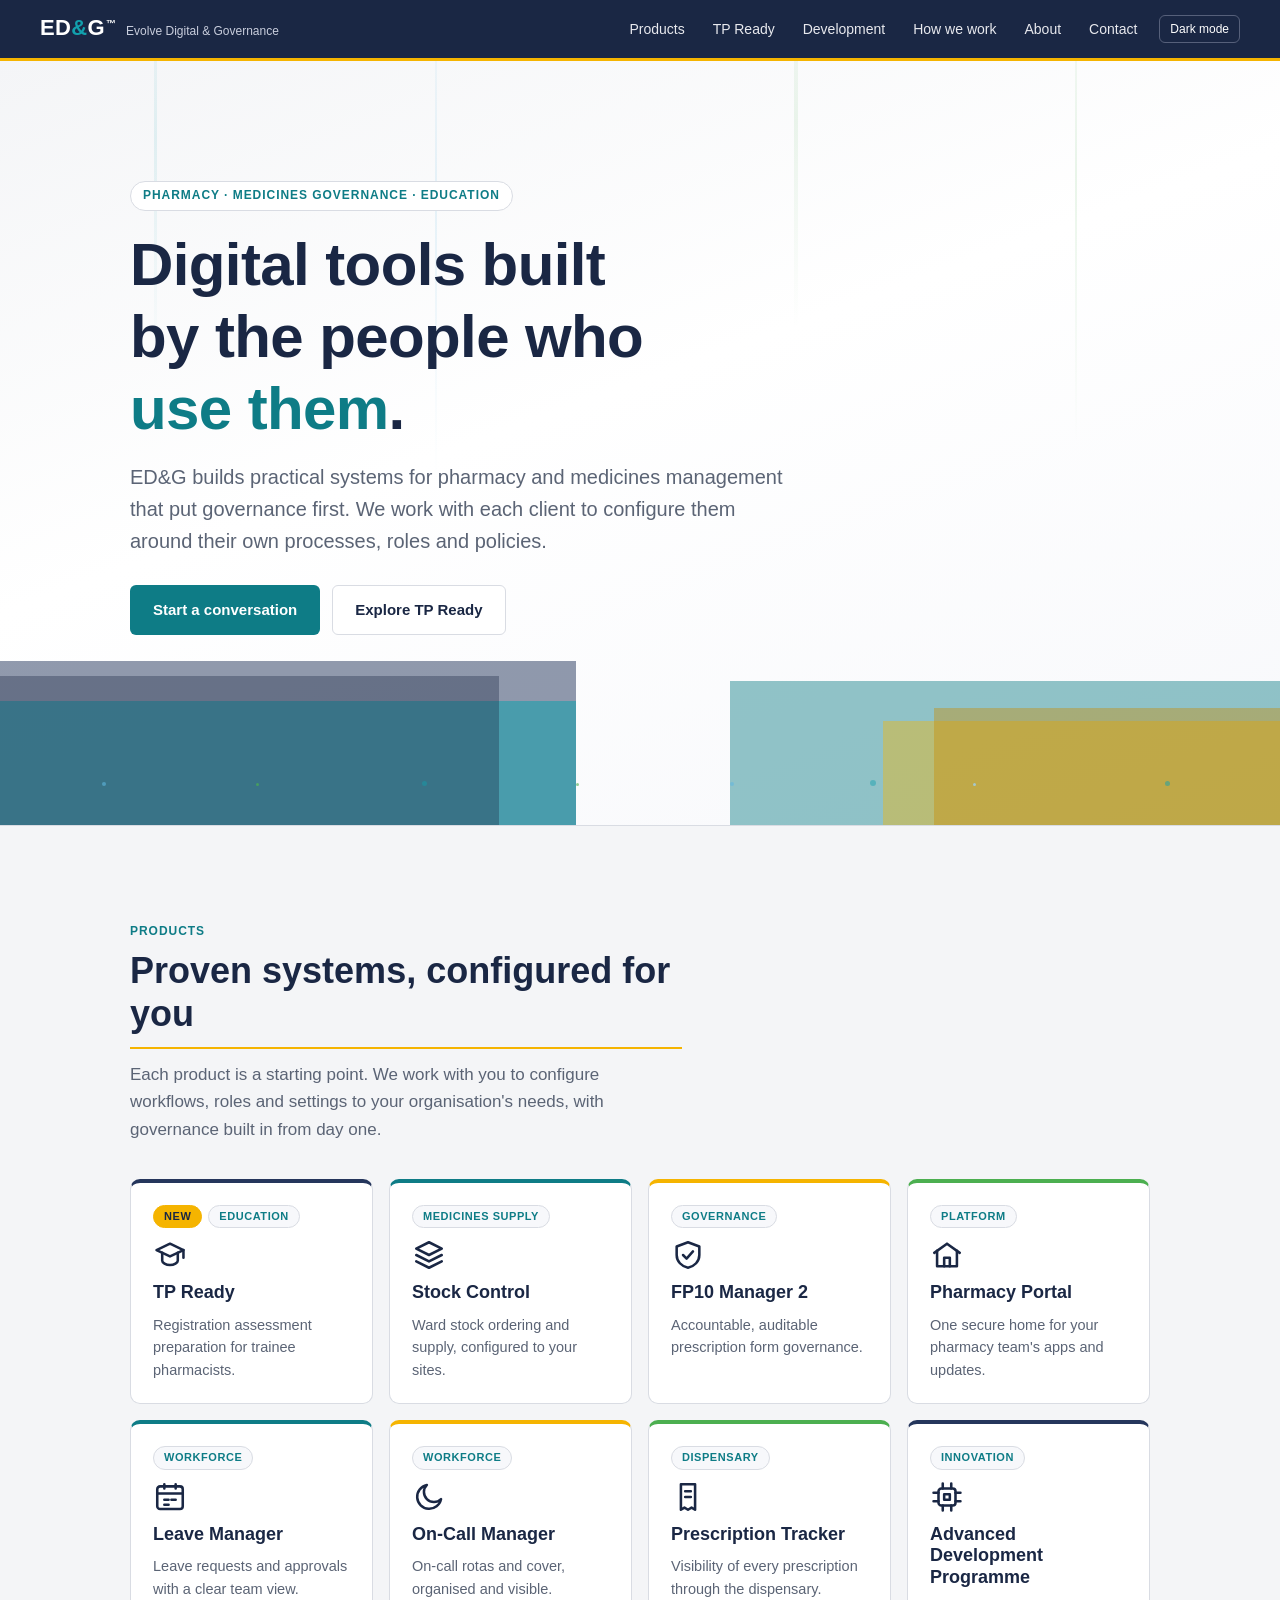
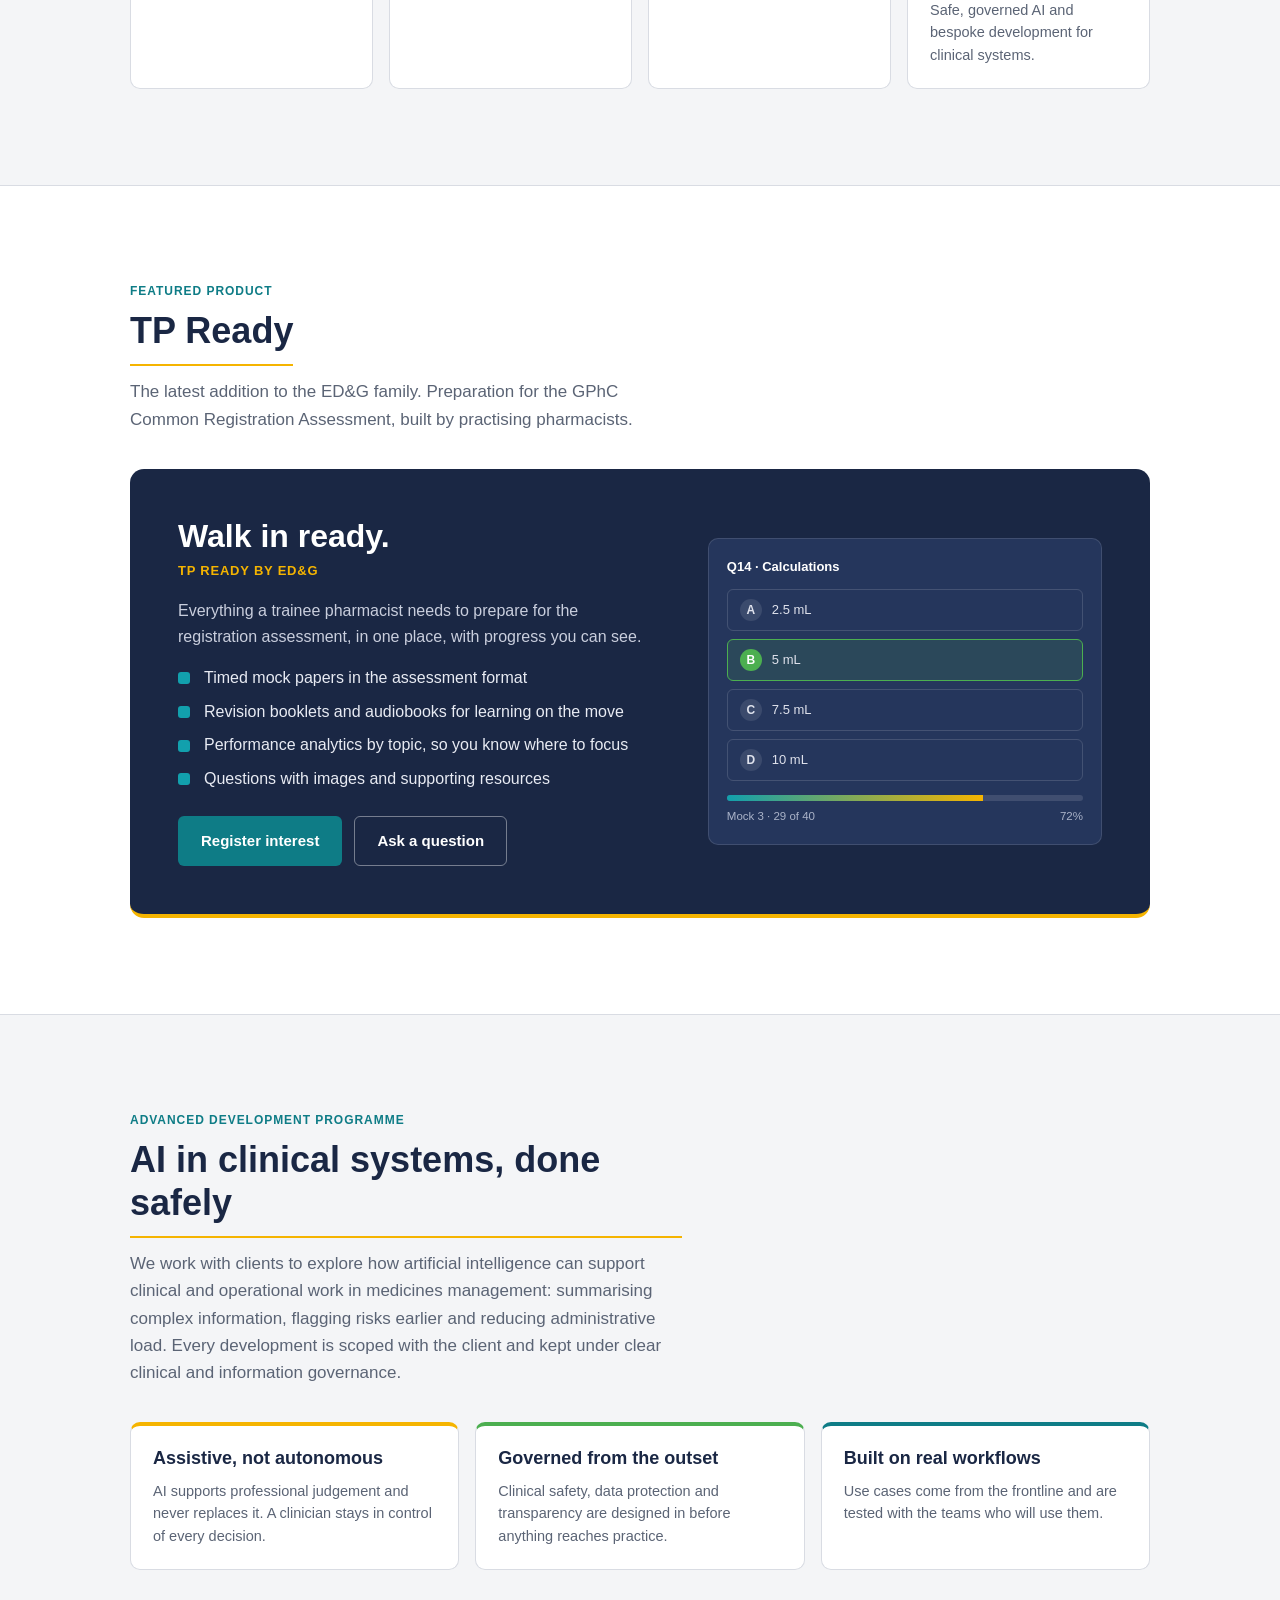
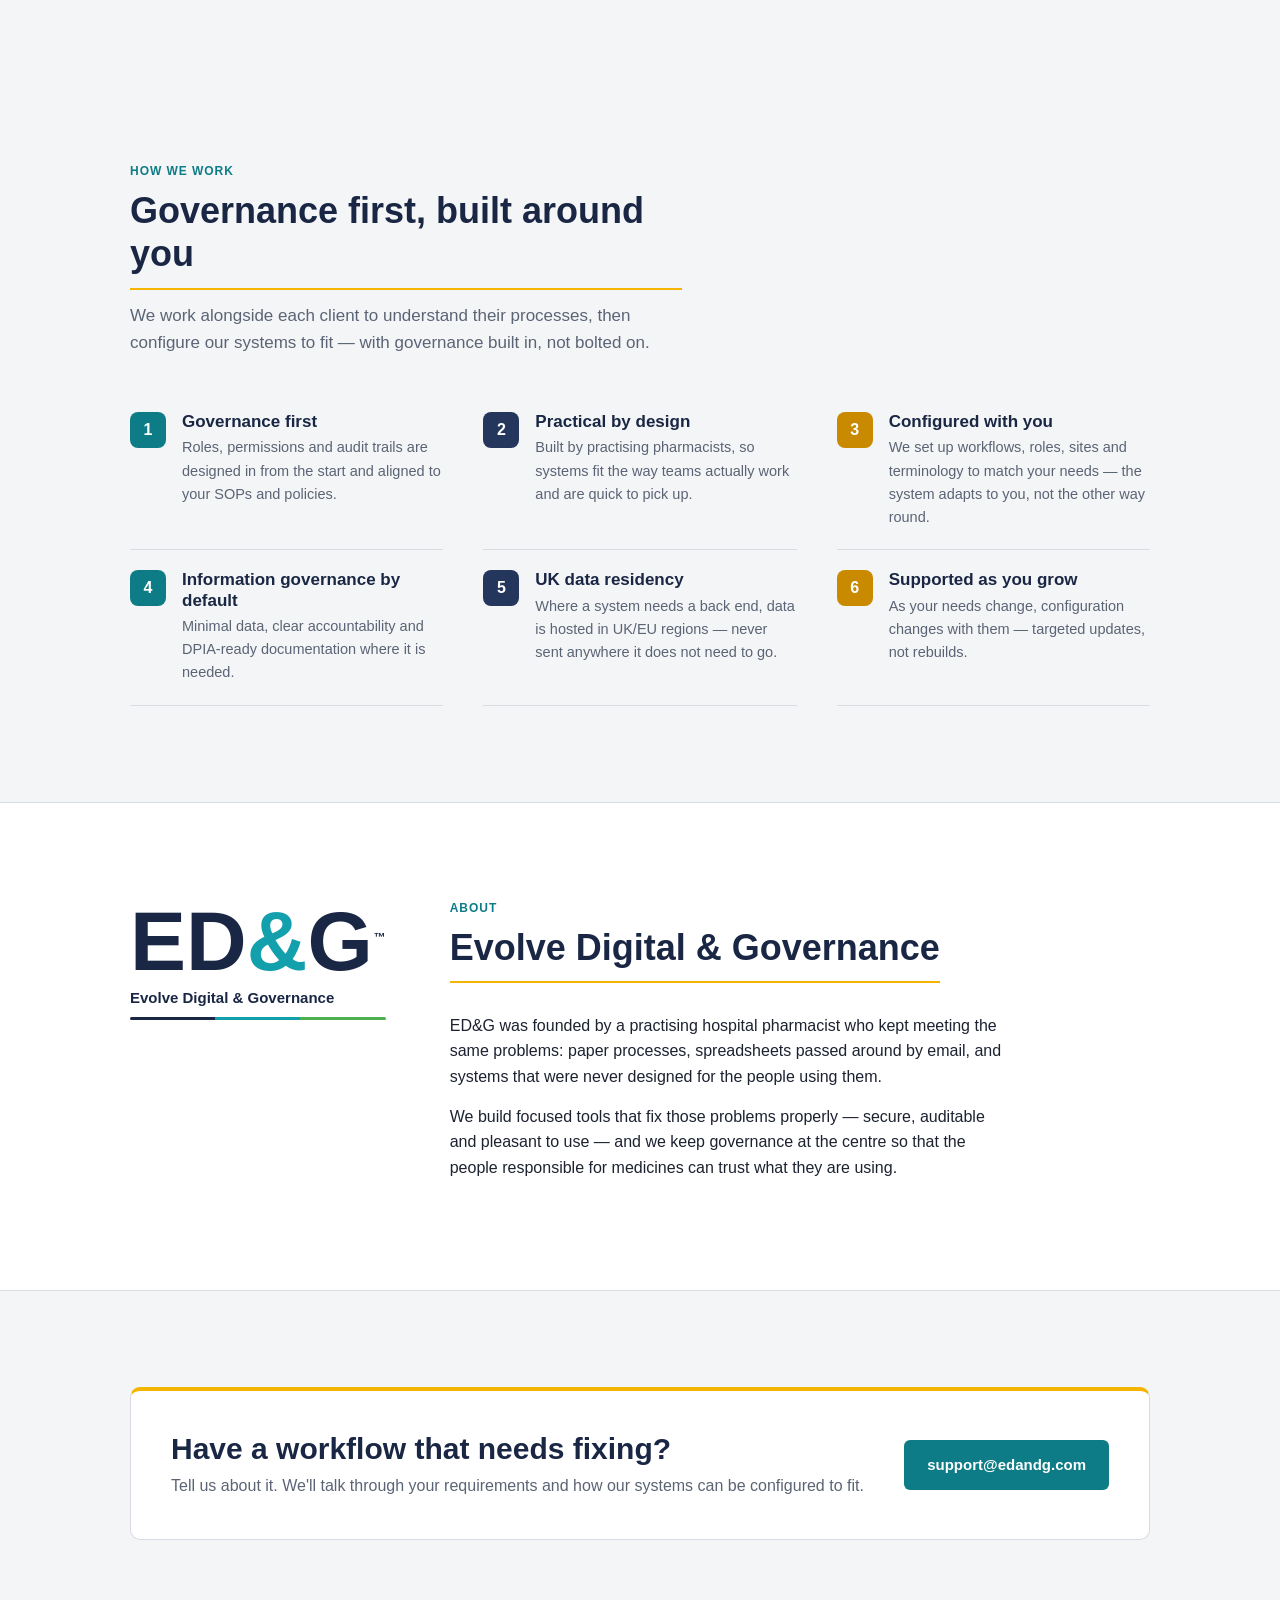
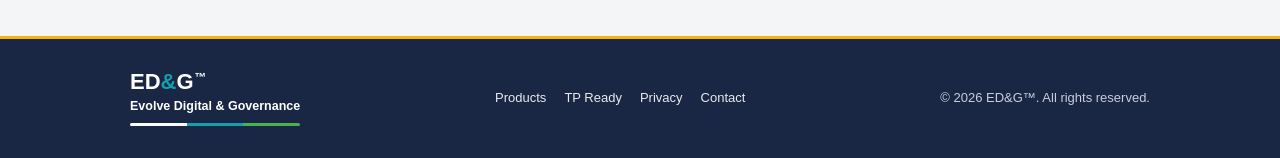
==== commit c98f07f7: "Add files via upload" ====
--- a/index.html
+++ b/index.html
@@ -58,7 +58,7 @@
     <div class="hero-inner">
       <span class="eyebrow">Pharmacy &middot; Medicines governance &middot; Education</span>
       <h1>Digital tools built by the people who <span class="hl">use them</span>.</h1>
-      <p class="lead">ED&amp;G builds practical, governance-first systems for pharmacy and medicines management — and works with each client to configure them around their own processes, roles and policies.</p>
+      <p class="lead">ED&amp;G builds practical systems for pharmacy and medicines management that put governance first. We work with each client to configure them around their own processes, roles and policies.</p>
       <div class="cta-row">
         <a class="btn primary" href="#contact">Start a conversation</a>
         <a class="btn secondary" href="#tp-ready">Explore TP Ready</a>
@@ -75,7 +75,7 @@
     </div>
     <div class="grid">
       <a class="tile navy reveal" href="#tp-ready">
-        <span class="tag">Education &amp; training</span>
+        <span class="tags"><span class="tag new">New</span><span class="tag">Education</span></span>
         <svg viewBox="0 0 24 24" fill="none" stroke="currentColor" stroke-width="1.8" stroke-linecap="round" stroke-linejoin="round" aria-hidden="true"><path d="M2.5 8.5 12 4l9.5 4.5L12 13z"/><path d="M6.5 10.5V16c0 1.4 2.5 3 5.5 3s5.5-1.6 5.5-3v-5.5"/><path d="M21.5 8.5V14"/></svg>
         <h3>TP Ready</h3>
         <p>Registration assessment preparation for trainee pharmacists.</p>
@@ -129,9 +129,9 @@
   <section class="band" id="tp-ready">
     <div class="section">
       <div class="section-head reveal">
-        <p class="kicker">Our product</p>
+        <p class="kicker">Featured product</p>
         <h2>TP Ready</h2>
-        <p>Preparation for the GPhC Common Registration Assessment, built by practising pharmacists.</p>
+        <p>The latest addition to the ED&amp;G family. Preparation for the GPhC Common Registration Assessment, built by practising pharmacists.</p>
       </div>
       <div class="feature reveal">
         <div>
--- a/styles.css
+++ b/styles.css
@@ -265,3 +265,5 @@
   color:var(--teal);background:var(--surface-alt);border:1px solid var(--border);border-radius:20px;padding:2px 10px;
 }
 .band .tile .tag{background:var(--surface);}
+.tile .tags{display:flex;gap:6px;flex-wrap:wrap;}
+.tile .tag.new{background:var(--honey);border-color:var(--honey);color:#1a2744;}
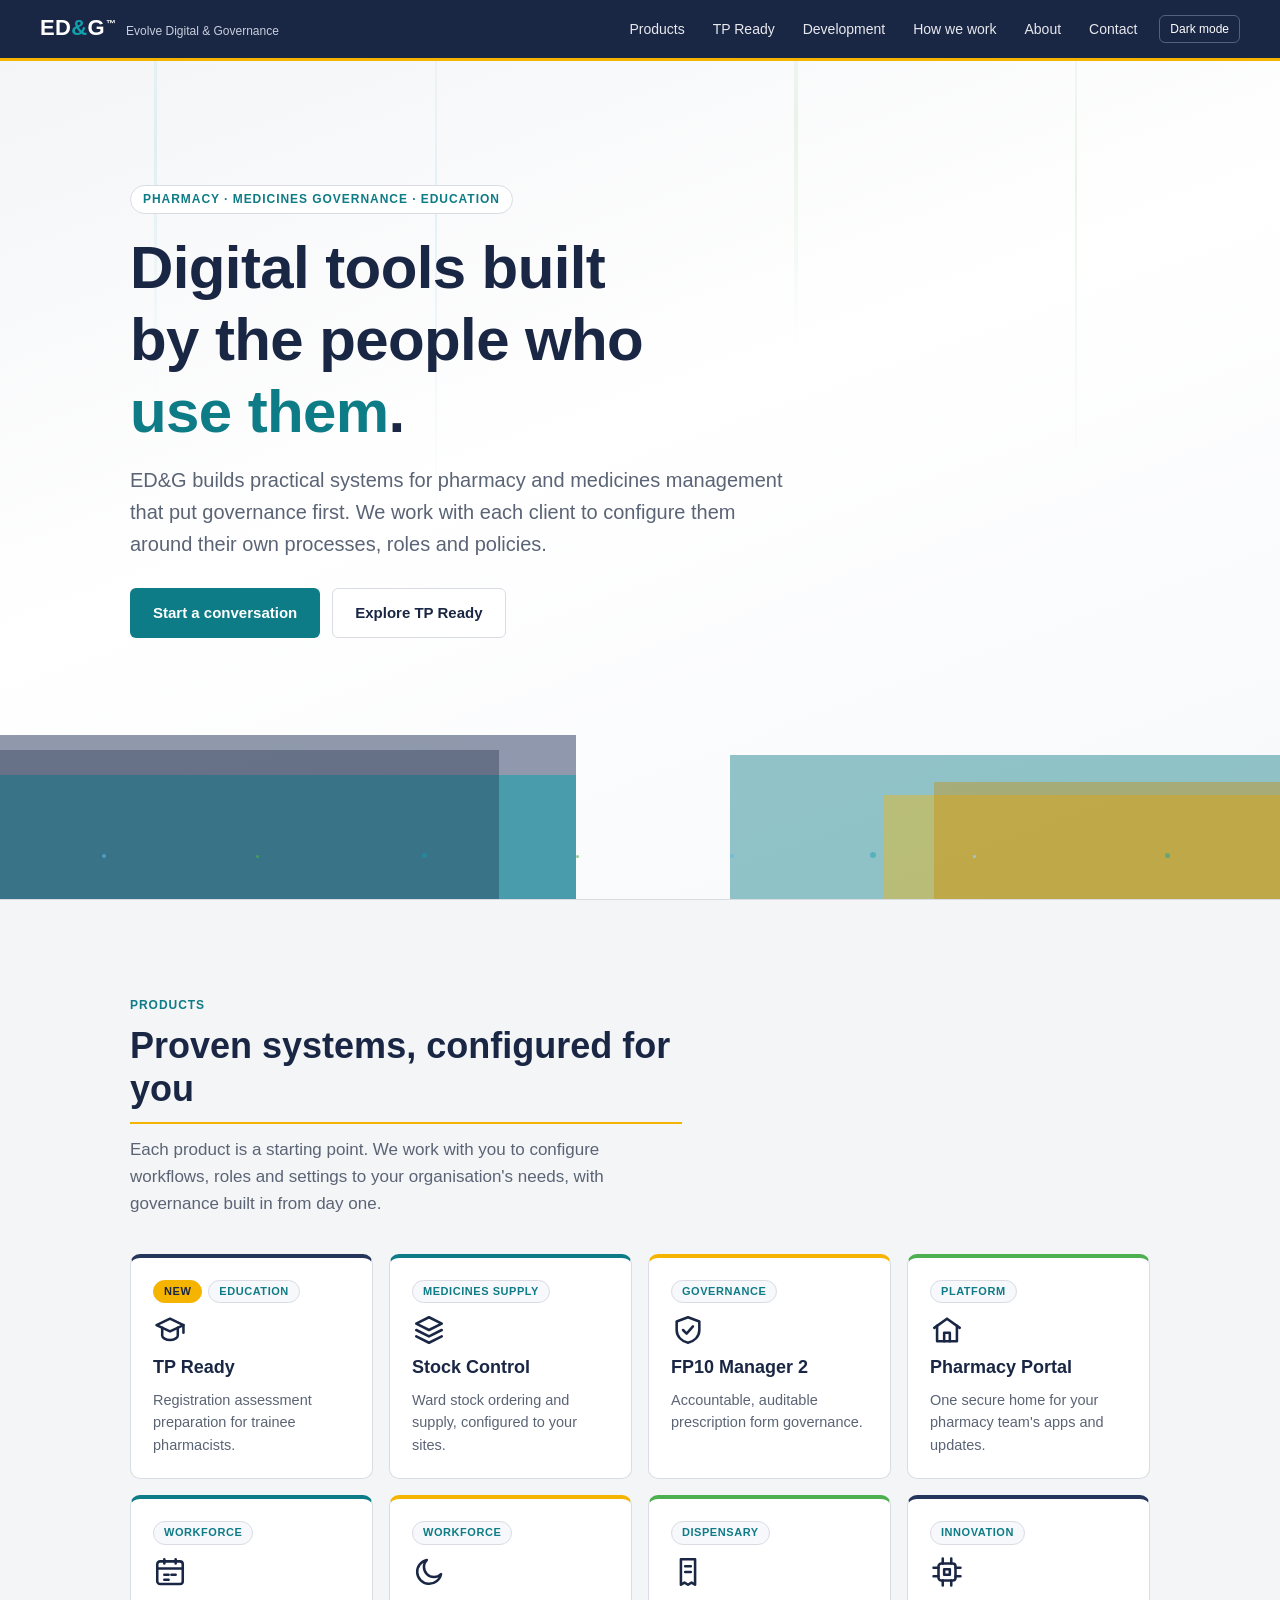
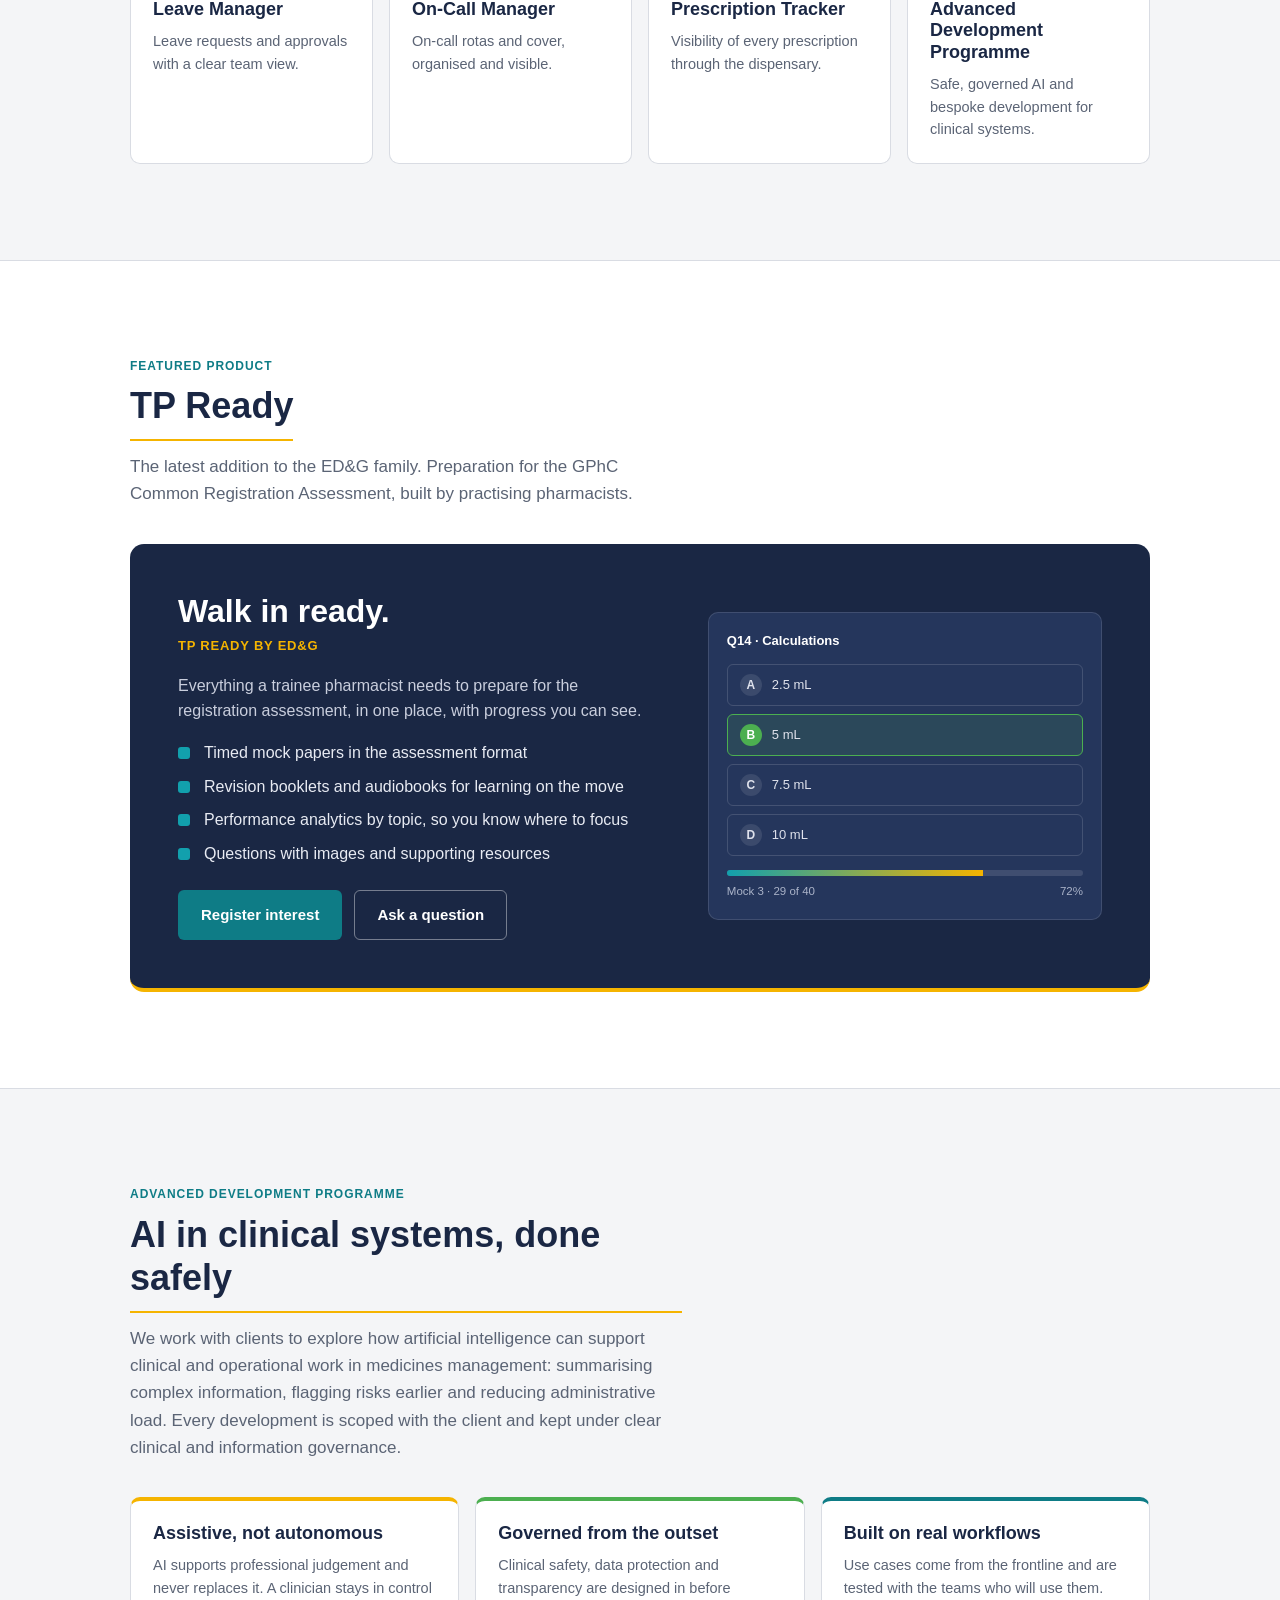
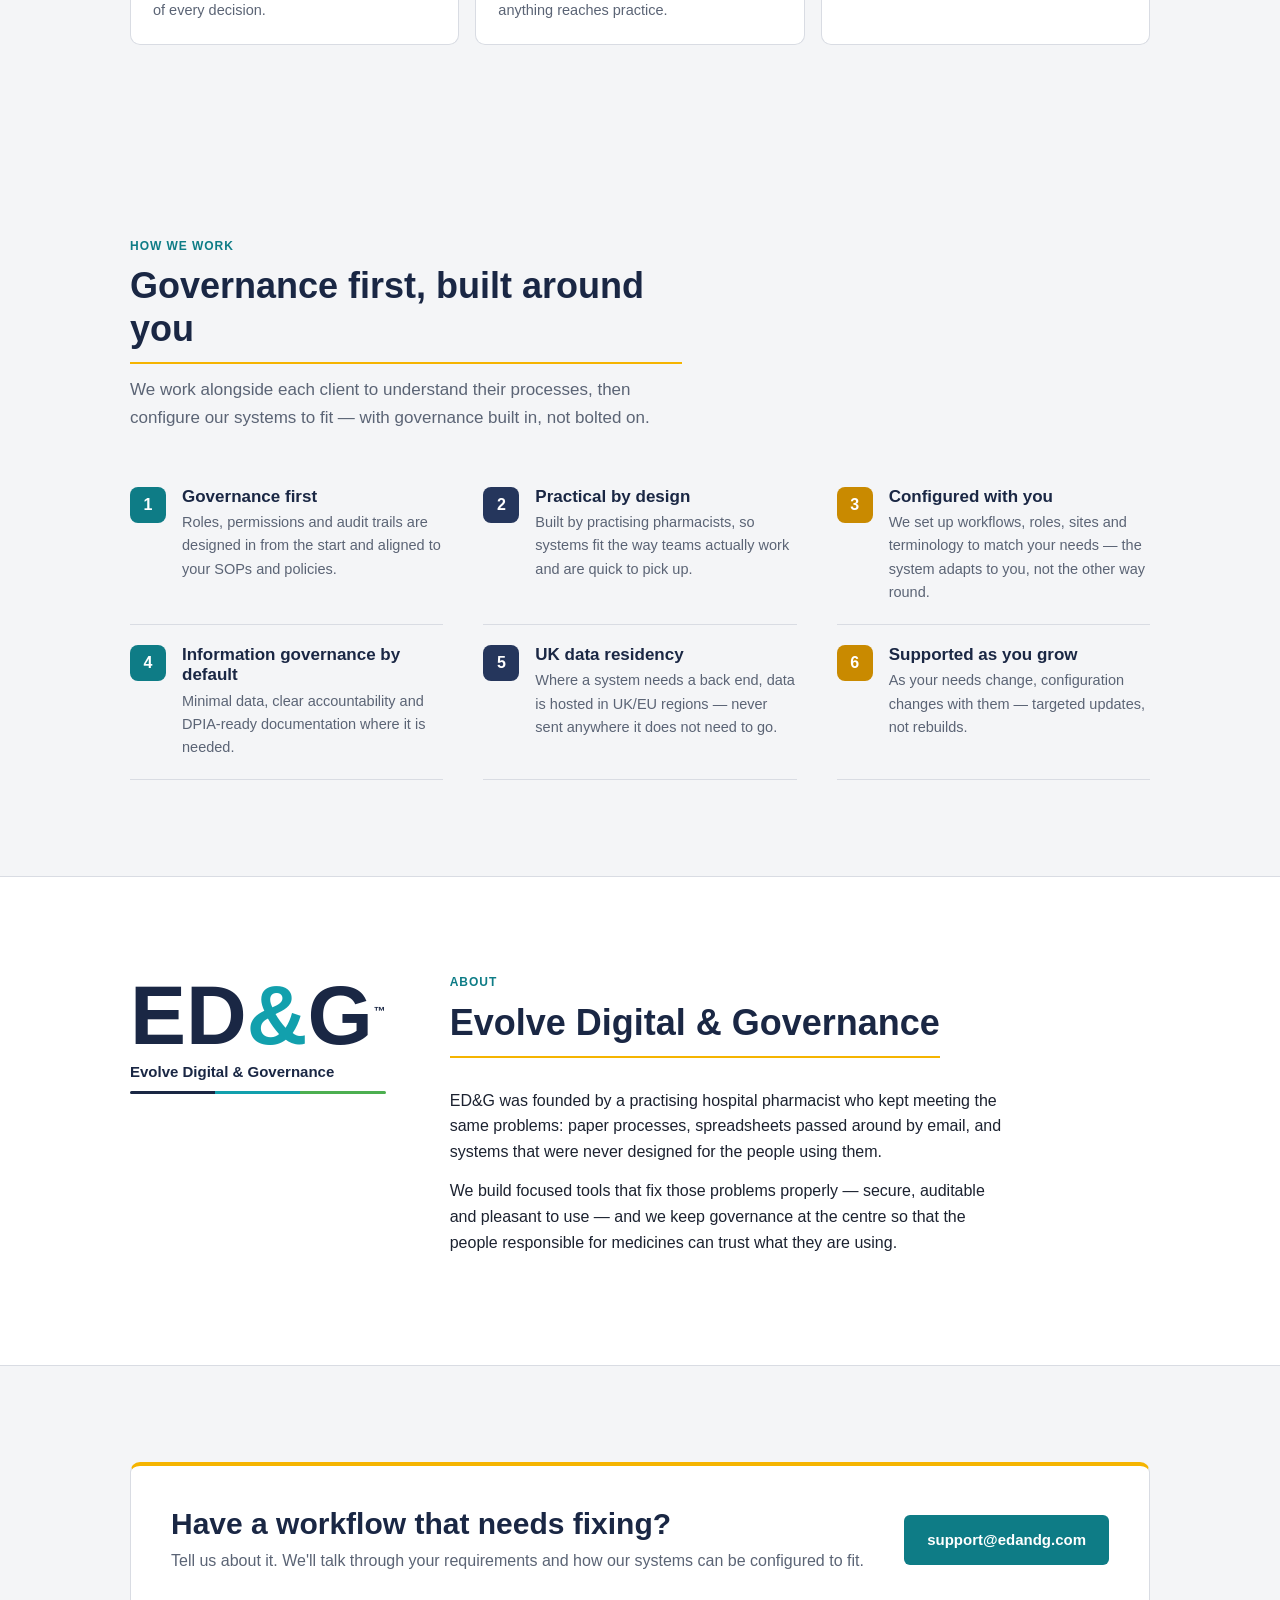
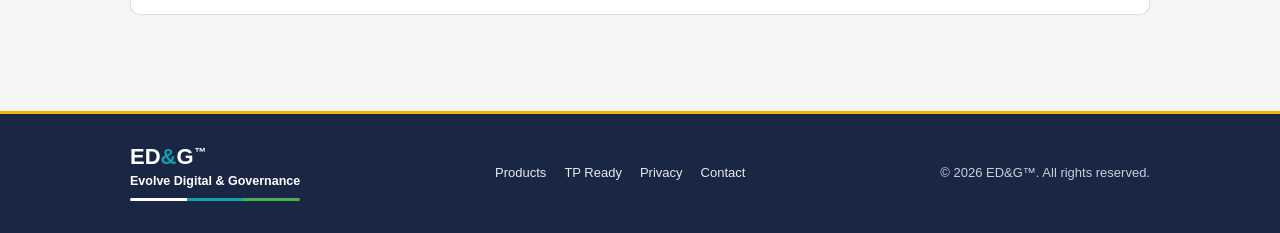
==== commit 35afdde2: "Add files via upload" ====
--- a/index.html
+++ b/index.html
@@ -6,11 +6,11 @@
 <title>ED&amp;G — Evolve Digital &amp; Governance</title>
 <meta name="description" content="ED&amp;G builds secure, governance-first digital tools for pharmacy and medicines management, and TP Ready — registration assessment preparation for trainee pharmacists.">
 <meta name="theme-color" content="#1a2744">
-<link rel="canonical" href="https://edandg.com/">
+<link rel="canonical" href="https://home.edandg.com/">
 <link rel="icon" href="favicon.svg" type="image/svg+xml">
 <meta property="og:title" content="ED&amp;G — Evolve Digital &amp; Governance">
 <meta property="og:description" content="Secure, governance-first digital tools for pharmacy and medicines management.">
-<meta property="og:url" content="https://edandg.com/">
+<meta property="og:url" content="https://home.edandg.com/">
 <meta property="og:type" content="website">
 <meta http-equiv="Content-Security-Policy" content="default-src 'self'; script-src 'self' 'unsafe-inline'; style-src 'self' 'unsafe-inline'; img-src 'self' data:; object-src 'none'; base-uri 'none'; form-action 'none';">
 <script>(function(){try{var m=localStorage.getItem('edg_mode');if(m)document.documentElement.setAttribute('data-color-mode',m);}catch(e){}})();</script>
--- a/styles.css
+++ b/styles.css
@@ -83,10 +83,14 @@
   position:relative;overflow:hidden;
   background:linear-gradient(160deg,var(--grey-bg) 0%,var(--surface) 45%,var(--surface-alt) 100%);
   border-bottom:1px solid var(--border);
+  /* fill the first screen below the sticky top bar so the triangles sit on the bottom edge */
+  min-height:calc(100vh - var(--topbar-h,60px));
+  min-height:calc(100svh - var(--topbar-h,60px));
+  display:flex;align-items:center;
 }
 .hero-inner{
-  position:relative;z-index:3;max-width:1100px;margin:0 auto;
-  padding:clamp(56px,10vw,120px) clamp(16px,4vw,40px) clamp(120px,16vw,190px);
+  position:relative;z-index:3;max-width:1100px;width:100%;margin:0 auto;
+  padding:clamp(40px,6vw,72px) clamp(16px,4vw,40px) clamp(150px,18vw,210px);
 }
 .eyebrow{
   display:inline-block;font-size:12px;font-weight:700;letter-spacing:.08em;text-transform:uppercase;
@@ -267,3 +271,10 @@
 .band .tile .tag{background:var(--surface);}
 .tile .tags{display:flex;gap:6px;flex-wrap:wrap;}
 .tile .tag.new{background:var(--honey);border-color:var(--honey);color:#1a2744;}
+
+/* shorter screens: tighten hero padding so it still fits in one screen */
+@media (max-height:820px) and (min-width:641px){
+  .hero-inner{padding-top:32px;padding-bottom:140px;}
+  .hero h1{font-size:clamp(34px,5vw,54px);margin-bottom:12px;}
+  .eyebrow{margin-bottom:14px;}
+}
